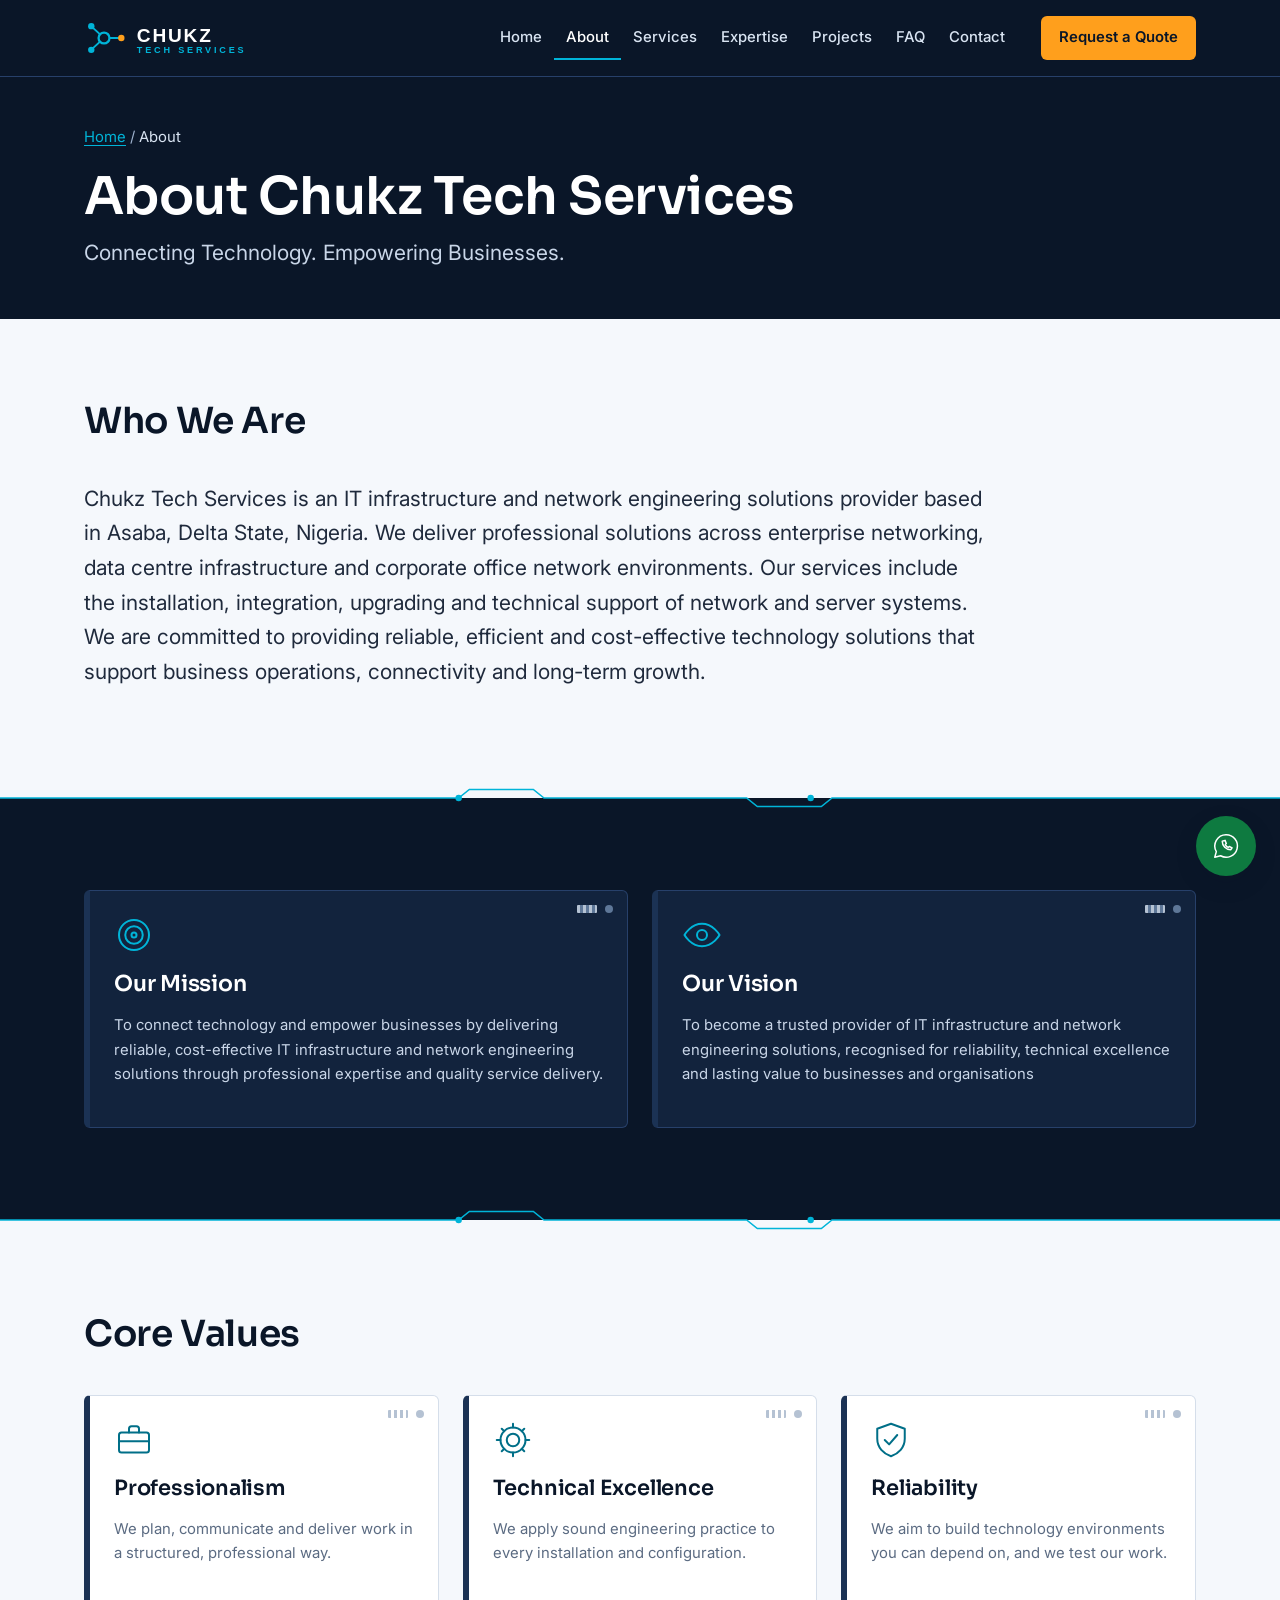
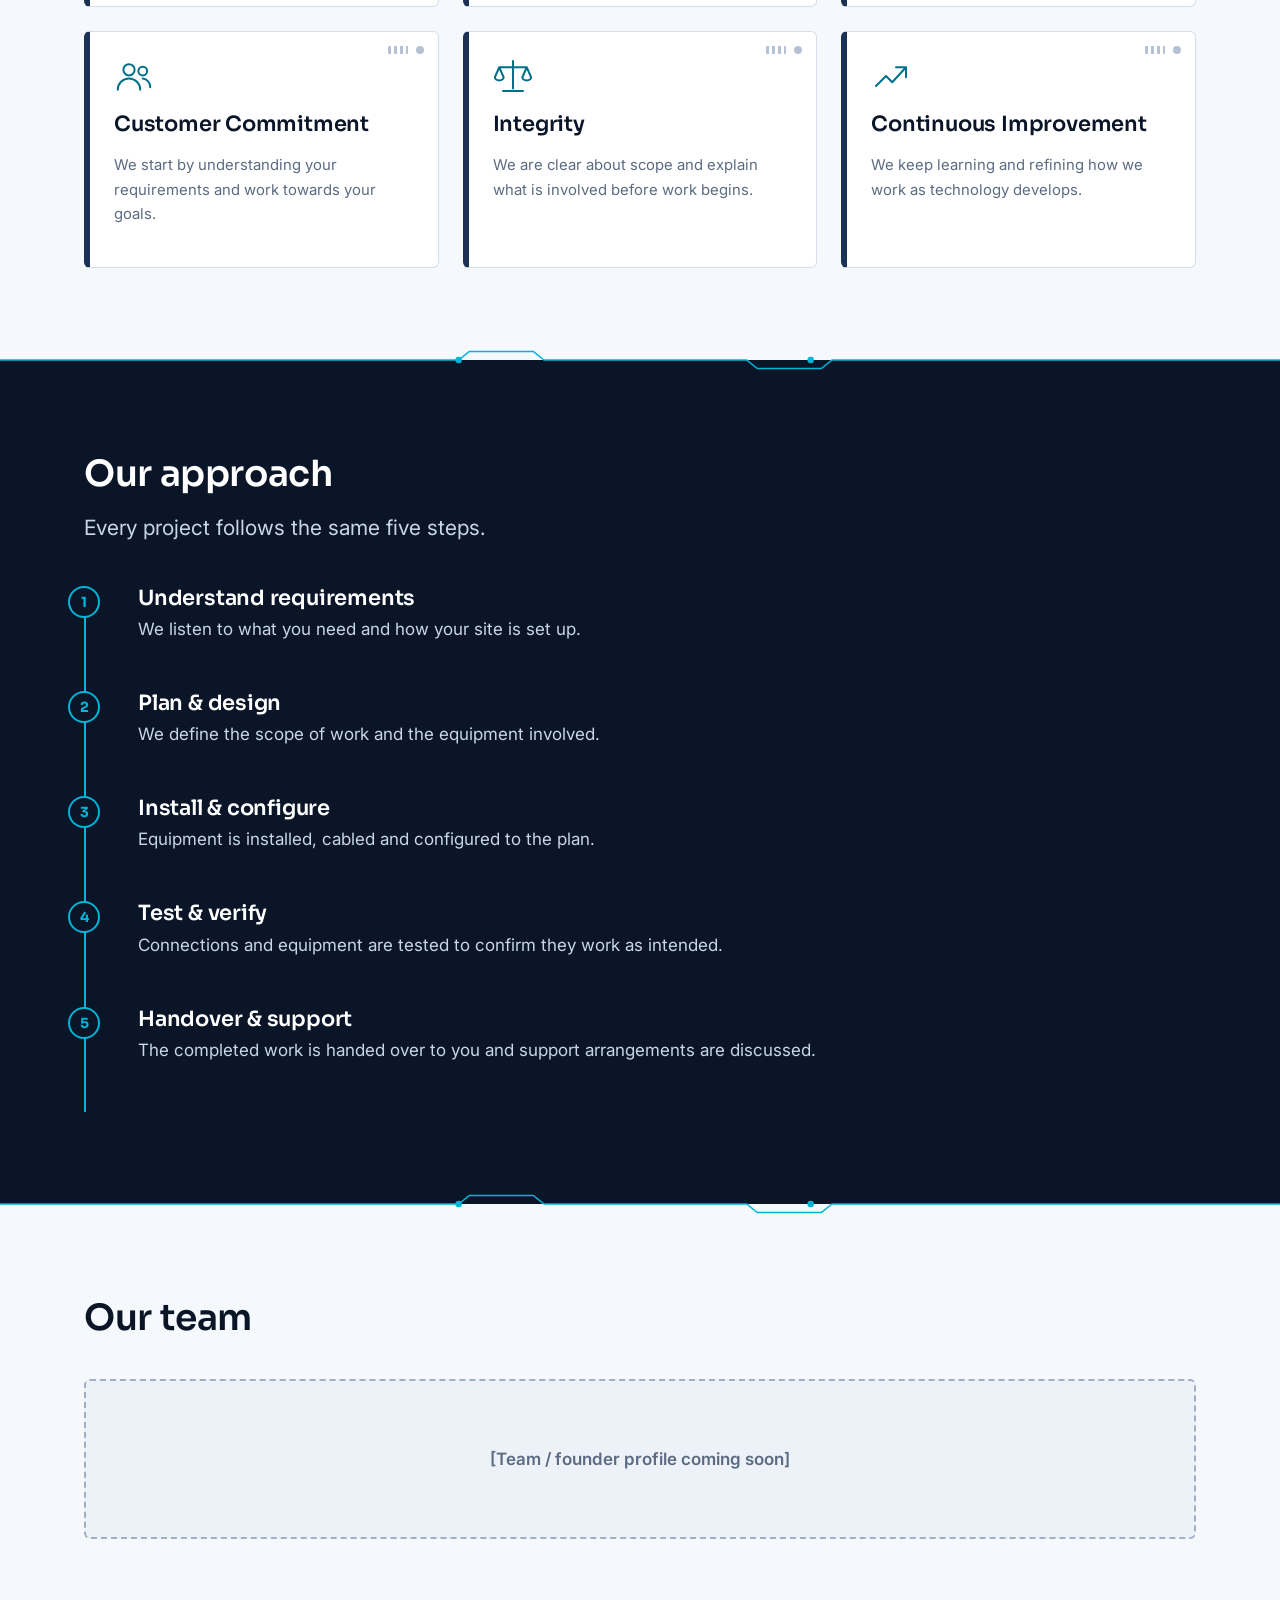
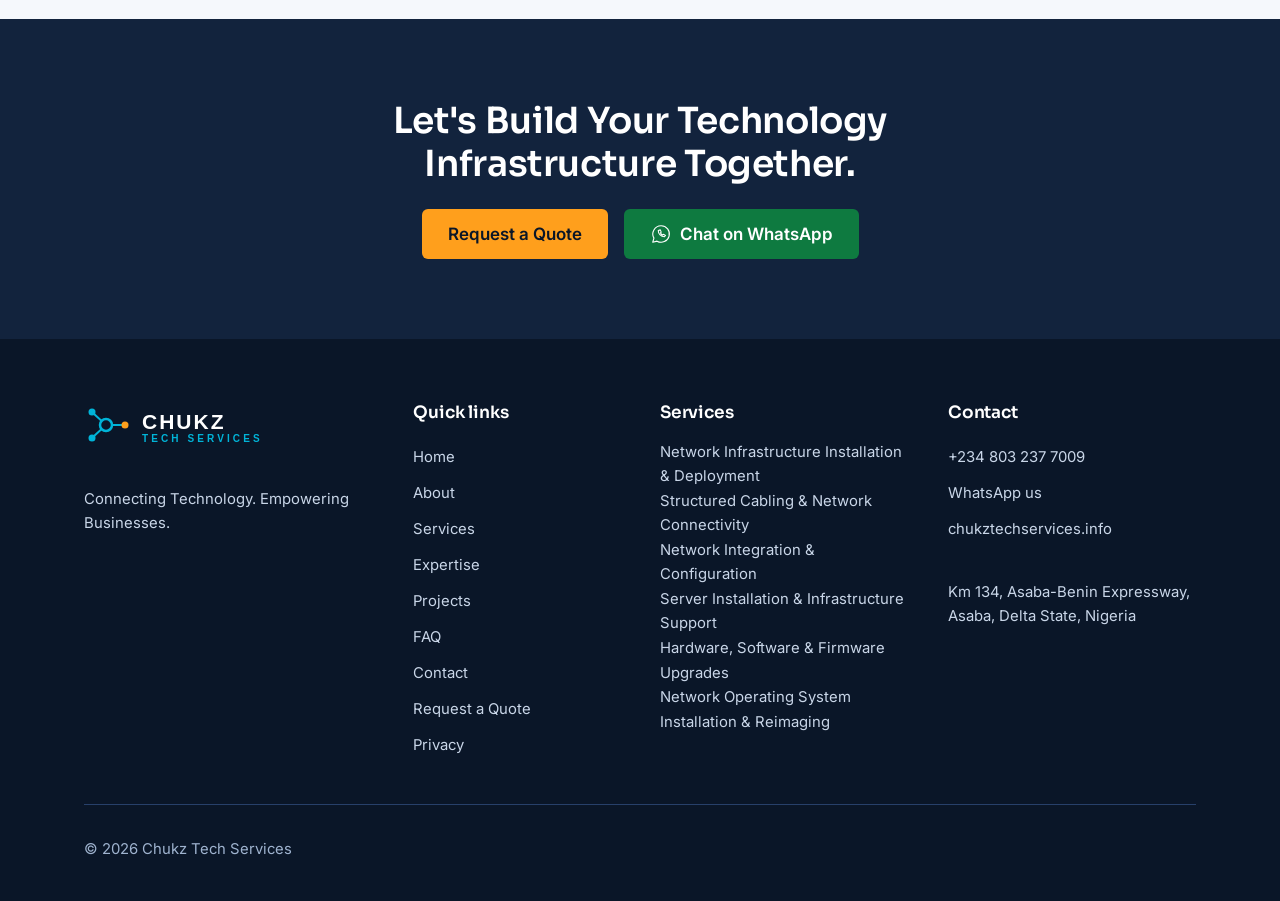
==== about.html @ 458098a0 "Updated About" ====
<!DOCTYPE html>
<html lang="en-GB" class="no-js">
<head>
<meta charset="utf-8">
<meta name="viewport" content="width=device-width, initial-scale=1">
<title>About Chukz Tech Services | Asaba, Delta State</title>
<meta name="description" content="Learn about Chukz Tech Services, an IT infrastructure and network engineering provider in Asaba, Delta State: our mission, values and approach.">
<!-- OWNER: replace https://www.example.com with the real domain (canonical, og:url, og:image) -->
<link rel="canonical" href="https://www.example.com/about.html">
<meta name="theme-color" content="#0A1628">
<meta property="og:type" content="website"><meta property="og:site_name" content="Chukz Tech Services">
<meta property="og:title" content="About Chukz Tech Services | Asaba, Delta State"><meta property="og:description" content="Learn about Chukz Tech Services, an IT infrastructure and network engineering provider in Asaba, Delta State: our mission, values and approach.">
<meta property="og:url" content="https://www.example.com/about.html"><meta property="og:image" content="https://www.example.com/assets/og-image.png">
<meta name="twitter:card" content="summary_large_image"><meta name="twitter:title" content="About Chukz Tech Services | Asaba, Delta State">
<meta name="twitter:description" content="Learn about Chukz Tech Services, an IT infrastructure and network engineering provider in Asaba, Delta State: our mission, values and approach."><meta name="twitter:image" content="https://www.example.com/assets/og-image.png">
<link rel="icon" href="assets/favicon.svg" type="image/svg+xml">
<link rel="preconnect" href="https://fonts.googleapis.com"><link rel="preconnect" href="https://fonts.gstatic.com" crossorigin>
<link rel="stylesheet" href="https://fonts.googleapis.com/css2?family=Inter:wght@400;600&amp;family=Sora:wght@600&amp;display=swap">
<link rel="stylesheet" href="css/styles.css">
<script type="application/ld+json">{"@context": "https://schema.org", "@type": "BreadcrumbList", "itemListElement": [{"@type": "ListItem", "position": 1, "name": "Home", "item": "https://www.example.com/index.html"}, {"@type": "ListItem", "position": 2, "name": "About", "item": "https://www.example.com/about.html"}]}</script>
</head>
<body>
<svg xmlns="http://www.w3.org/2000/svg" style="display:none" aria-hidden="true" focusable="false">

<symbol id="i-network" viewBox="0 0 32 32"><rect x="12" y="3" width="8" height="6" rx="1"/><rect x="3" y="23" width="8" height="6" rx="1"/><rect x="21" y="23" width="8" height="6" rx="1"/><path d="M16 9v8M7 23v-4a2 2 0 0 1 2-2h14a2 2 0 0 1 2 2v4"/></symbol>
<symbol id="i-cable" viewBox="0 0 32 32"><path d="M9 18V6a2 2 0 0 1 2-2h10a2 2 0 0 1 2 2v12z"/><path d="M12 8v5M16 8v5M20 8v5"/><rect x="12" y="18" width="8" height="5"/><path d="M16 23v7"/></symbol>
<symbol id="i-integration" viewBox="0 0 32 32"><circle cx="7" cy="16" r="4"/><circle cx="25" cy="7" r="4"/><circle cx="25" cy="25" r="4"/><path d="M11 16h5M16 16l5-6M16 16l5 6"/></symbol>
<symbol id="i-server" viewBox="0 0 32 32"><rect x="4" y="5" width="24" height="9" rx="1.5"/><rect x="4" y="18" width="24" height="9" rx="1.5"/><path d="M9 9.5h.01M9 22.5h.01M14 9.5h9M14 22.5h9"/></symbol>
<symbol id="i-chip" viewBox="0 0 32 32"><rect x="9" y="9" width="14" height="14" rx="2"/><rect x="13" y="13" width="6" height="6"/><path d="M12 9V4M16 9V4M20 9V4M12 28v-5M16 28v-5M20 28v-5M9 12H4M9 16H4M9 20H4M28 12h-5M28 16h-5M28 20h-5"/></symbol>
<symbol id="i-reimage" viewBox="0 0 32 32"><rect x="3" y="5" width="26" height="17" rx="2"/><path d="M11 27h10M16 22v5M21 14a5 5 0 1 0-1.5 3.5M21 10v4h-4"/></symbol>
<symbol id="i-troubleshoot" viewBox="0 0 32 32"><circle cx="13" cy="13" r="9"/><path d="M20 20l9 9M7.5 13h2.5l2-4 3 8 1.5-4h2"/></symbol>
<symbol id="i-remote" viewBox="0 0 32 32"><rect x="5" y="14" width="22" height="13" rx="2"/><path d="M11 10a7.5 7.5 0 0 1 10 0M13.5 12.8a4 4 0 0 1 5 0M14 18l8 3-3.5 1-1 3.5z"/></symbol>
<symbol id="i-phone" viewBox="0 0 32 32"><path d="M7 4h5l2 6-3 2a14 14 0 0 0 7 7l2-3 6 2v5a2 2 0 0 1-2 2A21 21 0 0 1 5 6a2 2 0 0 1 2-2z"/></symbol>
<symbol id="i-whatsapp" viewBox="0 0 32 32"><path d="M16 4a12 12 0 0 0-10.3 18L4 28l6.2-1.6A12 12 0 1 0 16 4z"/><path d="M12 11c0 5 4 9 9 9l1.5-2-3-1.5-1.2 1a6 6 0 0 1-3-3l1-1.2L15 10z"/></symbol>
<symbol id="i-mail" viewBox="0 0 32 32"><rect x="3" y="7" width="26" height="18" rx="2"/><path d="M4 9l12 9 12-9"/></symbol>
<symbol id="i-pin" viewBox="0 0 32 32"><path d="M16 29s9-8 9-15a9 9 0 0 0-18 0c0 7 9 15 9 15z"/><circle cx="16" cy="14" r="3"/></symbol>
<symbol id="i-shield" viewBox="0 0 32 32"><path d="M16 3l11 4v8c0 7-5 12-11 14C10 27 5 22 5 15V7z"/><path d="M11 16l3.5 3.5L21 12"/></symbol>
<symbol id="i-quote" viewBox="0 0 32 32"><path d="M8 3h12l6 6v20H8z"/><path d="M20 3v6h6M12 15h10M12 20h10M12 25h6"/></symbol>
<symbol id="i-gear" viewBox="0 0 32 32"><circle cx="16" cy="16" r="5"/><circle cx="16" cy="16" r="10"/><path d="M16 3v3M16 26v3M3 16h3M26 16h3M7 7l2 2M23 23l2 2M7 25l2-2M23 9l2-2"/></symbol>
<symbol id="i-users" viewBox="0 0 32 32"><circle cx="12" cy="11" r="4.5"/><path d="M3 27a9 9 0 0 1 18 0"/><circle cx="23" cy="12" r="3.5"/><path d="M23 18a7 7 0 0 1 6 7"/></symbol>
<symbol id="i-scale" viewBox="0 0 32 32"><path d="M16 4v22M8 28h16M5 9h22M5 9L1.5 17a3.5 2.5 0 0 0 7 0zM27 9l-3.5 8a3.5 2.5 0 0 0 7 0z"/></symbol>
<symbol id="i-trend" viewBox="0 0 32 32"><path d="M4 24l8-8 5 5 11-12M20 9h8v8"/></symbol>
<symbol id="i-briefcase" viewBox="0 0 32 32"><rect x="4" y="10" width="24" height="16" rx="2"/><path d="M12 10V7a2 2 0 0 1 2-2h4a2 2 0 0 1 2 2v3M4 17h24"/></symbol>
<symbol id="i-building" viewBox="0 0 32 32"><rect x="7" y="4" width="18" height="24" rx="1.5"/><path d="M12 9h2M18 9h2M12 14h2M18 14h2M12 19h2M18 19h2M14 28v-4h4v4"/></symbol>
<symbol id="i-check" viewBox="0 0 32 32"><circle cx="16" cy="16" r="12"/><path d="M10 16.5l4 4 8-9"/></symbol>
<symbol id="i-target" viewBox="0 0 32 32"><circle cx="16" cy="16" r="12"/><circle cx="16" cy="16" r="7"/><circle cx="16" cy="16" r="2"/></symbol>
<symbol id="i-eye" viewBox="0 0 32 32"><path d="M2 16s5-9 14-9 14 9 14 9-5 9-14 9S2 16 2 16z"/><circle cx="16" cy="16" r="4"/></symbol>
</svg>
<a class="skip-link" href="#main">Skip to main content</a>
<header class="site-header">
<div class="container header-inner">
<a class="brand" href="index.html" aria-label="Chukz Tech Services, home"><img src="assets/logo.svg" alt="Chukz Tech Services" width="200" height="44"></a>
<div class="header-flex">
<nav id="nav-panel" class="nav-panel" aria-label="Primary"><ul class="nav-list"><li><a href="index.html">Home</a></li><li><a href="about.html" aria-current="page">About</a></li><li><a href="services.html">Services</a></li><li><a href="expertise.html">Expertise</a></li><li><a href="projects.html">Projects</a></li><li><a href="faq.html">FAQ</a></li><li><a href="contact.html">Contact</a></li></ul>
<div class="panel-cta"><a class="btn btn-primary btn-block" href="request-quote.html">Request a Quote</a></div></nav>
<div class="header-cta"><a class="btn btn-primary" href="request-quote.html">Request a Quote</a>
<button class="nav-toggle" type="button" aria-expanded="false" aria-controls="nav-panel" aria-label="Open menu"><span class="bars"></span></button></div>
</div></div></header>
<main id="main">
<section class="page-hero"><div class="container">
<nav class="breadcrumb" aria-label="Breadcrumb"><a href="index.html">Home</a> / <span aria-current="page">About</span></nav>
<h1>About Chukz Tech Services</h1><p>Connecting Technology. Empowering Businesses.</p></div></section>
<section class="section light" id="who"><div class="container"><!-- OWNER: confirm wording against source -->
<div class="section-head reveal"><h2>Who We Are</h2></div>
<p class="reveal" style="font-size:var(--fs-lg)">Chukz Tech Services is an IT infrastructure and network engineering 
    solutions provider based in Asaba, Delta State, Nigeria.

We deliver professional solutions across enterprise networking, data centre 
infrastructure and corporate office network environments. Our services include the 
installation, integration, upgrading and technical support of network and server systems.

We are committed to providing reliable, efficient and cost-effective technology 
solutions that support business operations, 
connectivity and long-term growth.</p></div></section>
<svg class="divider l2d" viewBox="0 0 1200 24" preserveAspectRatio="xMidYMid slice" aria-hidden="true" focusable="false"><path d="M0 12H430l10-8h60l10 8h190l10 8h60l10-8H1200"/><circle cx="430" cy="12" r="3"/><circle cx="760" cy="12" r="3"/></svg>
<section class="section dark dotgrid" id="mission"><div class="container"><!-- OWNER: confirm wording against source -->
<div class="cards-2">
<article class="rack reveal"><svg class="icon" aria-hidden="true" focusable="false"><use href="#i-target"/></svg><h2 style="font-size:var(--fs-h3)">Our Mission</h2><p>To connect technology and empower businesses by delivering reliable, cost-effective IT infrastructure and network engineering solutions through professional expertise and quality service delivery.</p></article>
<article class="rack reveal"><svg class="icon" aria-hidden="true" focusable="false"><use href="#i-eye"/></svg><h2 style="font-size:var(--fs-h3)">Our Vision</h2><p>To become a trusted provider of IT infrastructure and network engineering solutions, recognised for reliability, technical excellence and lasting value to businesses and organisations</p></article>
</div></div></section>
<svg class="divider d2l" viewBox="0 0 1200 24" preserveAspectRatio="xMidYMid slice" aria-hidden="true" focusable="false"><path d="M0 12H430l10-8h60l10 8h190l10 8h60l10-8H1200"/><circle cx="430" cy="12" r="3"/><circle cx="760" cy="12" r="3"/></svg>
<section class="section light" id="values"><div class="container">
<div class="section-head reveal"><h2>Core Values</h2></div>
<div class="cards-3"><article class="rack reveal"><svg class="icon" aria-hidden="true" focusable="false"><use href="#i-briefcase"/></svg><h3>Professionalism</h3><p>We plan, communicate and deliver work in a structured, professional way.</p></article><article class="rack reveal"><svg class="icon" aria-hidden="true" focusable="false"><use href="#i-gear"/></svg><h3>Technical Excellence</h3><p>We apply sound engineering practice to every installation and configuration.</p></article><article class="rack reveal"><svg class="icon" aria-hidden="true" focusable="false"><use href="#i-shield"/></svg><h3>Reliability</h3><p>We aim to build technology environments you can depend on, and we test our work.</p></article><article class="rack reveal"><svg class="icon" aria-hidden="true" focusable="false"><use href="#i-users"/></svg><h3>Customer Commitment</h3><p>We start by understanding your requirements and work towards your goals.</p></article><article class="rack reveal"><svg class="icon" aria-hidden="true" focusable="false"><use href="#i-scale"/></svg><h3>Integrity</h3><p>We are clear about scope and explain what is involved before work begins.</p></article><article class="rack reveal"><svg class="icon" aria-hidden="true" focusable="false"><use href="#i-trend"/></svg><h3>Continuous Improvement</h3><p>We keep learning and refining how we work as technology develops.</p></article></div></div></section>
<svg class="divider l2d" viewBox="0 0 1200 24" preserveAspectRatio="xMidYMid slice" aria-hidden="true" focusable="false"><path d="M0 12H430l10-8h60l10 8h190l10 8h60l10-8H1200"/><circle cx="430" cy="12" r="3"/><circle cx="760" cy="12" r="3"/></svg>
<section class="section dark" id="approach"><div class="container">
<div class="section-head reveal"><h2>Our approach</h2><p>Every project follows the same five steps.</p></div>
<ol class="timeline"><li class="reveal"><h3>Understand requirements</h3><p>We listen to what you need and how your site is set up.</p></li><li class="reveal"><h3>Plan & design</h3><p>We define the scope of work and the equipment involved.</p></li><li class="reveal"><h3>Install & configure</h3><p>Equipment is installed, cabled and configured to the plan.</p></li><li class="reveal"><h3>Test & verify</h3><p>Connections and equipment are tested to confirm they work as intended.</p></li><li class="reveal"><h3>Handover & support</h3><p>The completed work is handed over to you and support arrangements are discussed.</p></li></ol></div></section>
<svg class="divider d2l" viewBox="0 0 1200 24" preserveAspectRatio="xMidYMid slice" aria-hidden="true" focusable="false"><path d="M0 12H430l10-8h60l10 8h190l10 8h60l10-8H1200"/><circle cx="430" cy="12" r="3"/><circle cx="760" cy="12" r="3"/></svg>
<section class="section light" id="team"><div class="container">
<div class="section-head reveal"><h2>Our team</h2></div>
<div class="placeholder reveal"><!-- OWNER: replace -->[Team / founder profile coming soon]</div></div></section>
<section class="section band dotgrid"><div class="container"><h2>Let's Build Your Technology Infrastructure Together.</h2>
<div class="btn-row"><a class="btn btn-primary" href="request-quote.html">Request a Quote</a><a class="btn btn-wa" href="https://wa.me/2348032377009" rel="noopener"><svg class="icon icon-sm" aria-hidden="true" focusable="false"><use href="#i-whatsapp"/></svg>Chat on WhatsApp</a></div></div></section>
</main>
<footer class="site-footer"><div class="container">
<div class="footer-grid">
<div><img src="assets/logo.svg" alt="Chukz Tech Services" width="200" height="44" loading="lazy"><p class="mt-4">Connecting Technology. Empowering Businesses.</p>
<!-- OWNER: add social links here once real URLs exist
<ul><li><a href="">Facebook</a></li><li><a href="">LinkedIn</a></li></ul> --></div>
<div><h2>Quick links</h2><ul><li><a href="index.html">Home</a></li><li><a href="about.html">About</a></li><li><a href="services.html">Services</a></li><li><a href="expertise.html">Expertise</a></li><li><a href="projects.html">Projects</a></li><li><a href="faq.html">FAQ</a></li><li><a href="contact.html">Contact</a></li><li><a href="request-quote.html">Request a Quote</a></li><li><a href="privacy.html">Privacy</a></li></ul></div>
<div><h2>Services</h2><ul><li><a href="services.html#network-infrastructure">Network Infrastructure Installation &amp; Deployment</a></li><li><a href="services.html#structured-cabling">Structured Cabling &amp; Network Connectivity</a></li><li><a href="services.html#network-integration">Network Integration &amp; Configuration</a></li><li><a href="services.html#server-installation">Server Installation &amp; Infrastructure Support</a></li><li><a href="services.html#upgrades">Hardware, Software &amp; Firmware Upgrades</a></li><li><a href="services.html#os-reimaging">Network Operating System Installation &amp; Reimaging</a></li></ul></div>
<div><h2>Contact</h2><ul>
<li><a href="tel:+2348032377009">+234 803 237 7009</a></li>
<li><a href="https://wa.me/2348032377009" rel="noopener">WhatsApp us</a></li>
<li><a href="mailto:Info@chukstech.com">chukztechservices.info</a></li></ul>
<p class="mt-4">Km 134, Asaba-Benin Expressway, Asaba, Delta State, Nigeria</p></div>
</div>
<div class="footer-bottom">
<p> </p>
<p>&copy; <span data-year>2026</span> Chukz Tech Services</p></div>
</div></footer>
<div class="mobile-bar" aria-label="Quick contact">
<a href="tel:+2348032377009"><svg class="icon" aria-hidden="true" focusable="false"><use href="#i-phone"/></svg>Call</a>
<a href="https://wa.me/2348032377009" rel="noopener"><svg class="icon" aria-hidden="true" focusable="false"><use href="#i-whatsapp"/></svg>WhatsApp</a>
<a href="request-quote.html"><svg class="icon" aria-hidden="true" focusable="false"><use href="#i-quote"/></svg>Get Quote</a></div>
<a class="wa-float" href="https://wa.me/2348032377009" rel="noopener" aria-label="Chat on WhatsApp"><svg class="icon" aria-hidden="true" focusable="false"><use href="#i-whatsapp"/></svg></a>
<script src="js/main.js" defer></script>
</body>
</html>
---- css/styles.css ----
/* ==========================================================================
   Chukz Tech Services - styles.css
   Concept: "Infrastructure you can trust"
   Sections: 1 Tokens | 2 Base | 3 Layout | 4 Header/Nav | 5 Buttons/Badges
   6 Hero | 7 Sections/Dividers | 8 Cards/Rack units | 9 Process/Timeline
   10 Accordion | 11 Tabs | 12 Modal | 13 Forms/Wizard/Alerts | 14 Projects
   15 Footer | 16 Mobile bar/WhatsApp | 17 Reveal/Motion | 18 Utilities
   ========================================================================== */

/* ---------- 1. TOKENS ---------- */
:root {
  --navy: #0A1628;
  --navy-2: #12233D;
  --navy-3: #1B3254;
  --cyan: #00B4D8;
  --blue: #1E90FF;
  --link: #0B5FBF;          /* AA-safe link colour on light backgrounds */
  --cyan-dark: #006F88;     /* AA-safe cyan on light backgrounds */
  --bg: #F5F8FC;
  --white: #FFFFFF;
  --ink: #1F2A3C;
  --muted: #5B6B82;
  --line: #D5DEEA;
  --line-dark: #27406A;
  --warm: #FF9F1C;          /* primary CTA only */
  --warm-hover: #FFB347;
  --ok: #0A7A4B;
  --err: #B3261E;

  --font-head: "Sora", "Segoe UI", Roboto, Arial, sans-serif;
  --font-body: "Inter", system-ui, -apple-system, "Segoe UI", Roboto, Arial, sans-serif;

  --fs-sm: clamp(0.875rem, 0.85rem + 0.1vw, 0.9375rem);
  --fs-base: clamp(1rem, 0.96rem + 0.2vw, 1.0625rem);
  --fs-lg: clamp(1.125rem, 1.05rem + 0.4vw, 1.3125rem);
  --fs-h3: clamp(1.125rem, 1.05rem + 0.5vw, 1.375rem);
  --fs-h2: clamp(1.5rem, 1.2rem + 1.5vw, 2.25rem);
  --fs-h1: clamp(1.875rem, 1.3rem + 2.8vw, 3.25rem);

  --s1: 8px; --s2: 16px; --s3: 24px; --s4: 32px; --s5: 40px; --s6: 48px; --s8: 64px; --s10: 80px;
  --radius: 6px;
  --container: 1160px;
  --header-h: 76px;
  --header-h-small: 60px;
  --bar-h: 68px;
  --shadow: 0 8px 24px rgba(10, 22, 40, .10);
}

/* ---------- 2. BASE ---------- */
*, *::before, *::after { box-sizing: border-box; }
html { scroll-behavior: smooth; scroll-padding-top: calc(var(--header-h-small) + 56px); -webkit-text-size-adjust: 100%; }
body { margin: 0; font-family: var(--font-body); font-size: var(--fs-base); line-height: 1.65; color: var(--ink); background: var(--bg); overflow-x: hidden; }
img, svg { max-width: 100%; height: auto; }
h1, h2, h3, h4 { font-family: var(--font-head); line-height: 1.2; margin: 0 0 var(--s2); color: var(--navy); font-weight: 600; letter-spacing: -0.01em; }
h1 { font-size: var(--fs-h1); }
h2 { font-size: var(--fs-h2); }
h3 { font-size: var(--fs-h3); }
p { margin: 0 0 var(--s2); max-width: 70ch; }
ul, ol { margin: 0 0 var(--s2); padding-left: 1.25rem; }
a { color: var(--link); text-underline-offset: 3px; }
a:hover { color: var(--blue); }
:focus-visible { outline: 3px solid var(--blue); outline-offset: 3px; border-radius: 2px; }
.dark :focus-visible, .site-header :focus-visible, .site-footer :focus-visible { outline-color: var(--cyan); }
.skip-link { position: absolute; left: var(--s2); top: -100px; background: var(--warm); color: var(--navy); padding: 12px 20px; font-weight: 600; z-index: 1000; border-radius: var(--radius); }
.skip-link:focus { top: var(--s1); }
.sr-only { position: absolute; width: 1px; height: 1px; padding: 0; margin: -1px; overflow: hidden; clip: rect(0,0,0,0); white-space: nowrap; border: 0; }
.icon { width: 40px; height: 40px; fill: none; stroke: currentColor; stroke-width: 1.6; stroke-linecap: round; stroke-linejoin: round; flex: none; }
.icon-sm { width: 22px; height: 22px; }

/* ---------- 3. LAYOUT ---------- */
.container { width: 100%; max-width: var(--container); margin-inline: auto; padding-inline: var(--s3); }
.grid { display: grid; gap: var(--s3); grid-template-columns: repeat(12, 1fr); }
.grid > * { grid-column: span 12; min-width: 0; }
.stack > * + * { margin-top: var(--s2); }
.cards-3, .cards-2, .cards-4 { display: grid; gap: var(--s3); grid-template-columns: 1fr; }
@media (min-width: 640px) { .cards-2, .cards-3, .cards-4 { grid-template-columns: repeat(2, 1fr); } }
@media (min-width: 960px) {
  .cards-3 { grid-template-columns: repeat(3, 1fr); }
  .cards-4 { grid-template-columns: repeat(4, 1fr); }
  .col-5 { grid-column: span 5; } .col-6 { grid-column: span 6; } .col-7 { grid-column: span 7; }
}
main { display: block; padding-bottom: 0; }

/* ---------- 4. HEADER / NAV ---------- */
.site-header { position: sticky; top: 0; z-index: 100; background: var(--navy); color: var(--white); border-bottom: 1px solid var(--line-dark); transition: box-shadow .25s; }
.site-header.is-small { box-shadow: 0 4px 20px rgba(0,0,0,.35); }
.header-inner { display: flex; align-items: center; justify-content: space-between; gap: var(--s2); min-height: var(--header-h); transition: min-height .25s; }
.site-header.is-small .header-inner { min-height: var(--header-h-small); }
.brand { display: inline-flex; align-items: center; min-height: 44px; }
.brand img { height: 40px; width: auto; transition: height .25s; }
.site-header.is-small .brand img { height: 32px; }
.nav-list { display: none; list-style: none; margin: 0; padding: 0; gap: 4px; }
.nav-list a { display: inline-flex; align-items: center; min-height: 44px; padding: 0 12px; color: #D9E4F2; text-decoration: none; font-size: var(--fs-sm); font-weight: 500; border-bottom: 2px solid transparent; }
.nav-list a:hover { color: var(--white); border-color: var(--line-dark); }
.nav-list a[aria-current="page"] { color: var(--white); border-color: var(--cyan); }
.header-cta { display: flex; align-items: center; gap: var(--s1); }
.header-cta .btn { padding: 10px 16px; min-height: 44px; font-size: var(--fs-sm); }
.nav-toggle { display: inline-flex; align-items: center; justify-content: center; width: 48px; height: 48px; background: transparent; border: 1px solid var(--line-dark); border-radius: var(--radius); color: var(--white); cursor: pointer; }
.nav-toggle .bars, .nav-toggle .bars::before, .nav-toggle .bars::after { display: block; width: 22px; height: 2px; background: currentColor; position: relative; transition: transform .2s; }
.nav-toggle .bars::before, .nav-toggle .bars::after { content: ""; position: absolute; left: 0; }
.nav-toggle .bars::before { top: -7px; } .nav-toggle .bars::after { top: 7px; }
.nav-toggle[aria-expanded="true"] .bars { background: transparent; }
.nav-toggle[aria-expanded="true"] .bars::before { transform: translateY(7px) rotate(45deg); }
.nav-toggle[aria-expanded="true"] .bars::after { transform: translateY(-7px) rotate(-45deg); }
.nav-panel { position: fixed; inset: var(--header-h-small) 0 0 0; background: var(--navy); padding: var(--s3); overflow-y: auto; transform: translateX(100%); visibility: hidden; transition: transform .25s, visibility .25s; }
.nav-panel.is-open { transform: none; visibility: visible; }
.nav-panel .nav-list { display: flex; flex-direction: column; gap: 0; }
.nav-panel .nav-list a { width: 100%; min-height: 52px; font-size: var(--fs-lg); border-bottom: 1px solid var(--line-dark); }
@media (max-width: 479px) { .header-cta .btn { display: none; } .nav-panel .panel-cta { display: flex; } }
.panel-cta { display: none; margin-top: var(--s3); }
@media (min-width: 1024px) {
  .nav-toggle { display: none; }
  .nav-panel { position: static; transform: none; visibility: visible; padding: 0; background: none; overflow: visible; }
  .nav-panel .nav-list { display: flex; flex-direction: row; }
  .nav-panel .nav-list a { min-height: 44px; width: auto; font-size: var(--fs-sm); border-bottom: 2px solid transparent; }
  .nav-panel .nav-list a[aria-current="page"] { border-color: var(--cyan); }
  .panel-cta { display: none !important; }
}
.header-flex { display: flex; align-items: center; gap: var(--s3); }

/* ---------- 5. BUTTONS / BADGES ---------- */
.btn { display: inline-flex; align-items: center; justify-content: center; gap: 8px; min-height: 48px; padding: 12px 24px; border: 2px solid transparent; border-radius: var(--radius); font: 600 var(--fs-base)/1.2 var(--font-body); text-decoration: none; cursor: pointer; transition: background .2s, color .2s, border-color .2s, transform .2s; }
.btn:active { transform: translateY(1px); }
.btn-primary { background: var(--warm); color: var(--navy); }
.btn-primary:hover { background: var(--warm-hover); color: var(--navy); }
.btn-secondary { background: transparent; color: var(--white); border-color: var(--cyan); }
.btn-secondary:hover { background: var(--cyan); color: var(--navy); }
.light .btn-secondary { color: var(--navy); border-color: var(--navy); }
.light .btn-secondary:hover { background: var(--navy); color: var(--white); }
.btn-ghost { background: transparent; color: var(--link); padding-inline: 8px; }
.btn-ghost:hover { text-decoration: underline; }
.dark .btn-ghost { color: var(--cyan); }
.btn-wa { background: #0E7A40; color: #fff; }
.btn-wa:hover { background: #0B6A37; color: #fff; }
.btn-block { width: 100%; }
.btn-row { display: flex; flex-wrap: wrap; gap: var(--s2); margin-top: var(--s3); }
.badge { display: inline-flex; align-items: center; gap: 6px; padding: 4px 12px; font-size: var(--fs-sm); font-weight: 600; border-radius: 999px; background: #E3F4F9; color: var(--cyan-dark); border: 1px solid #B6E3EF; }
.dark .badge { background: rgba(0,180,216,.12); color: var(--cyan); border-color: rgba(0,180,216,.4); }

/* ---------- 6. HERO ---------- */
.hero { background: var(--navy); color: var(--white); position: relative; overflow: hidden; padding-block: var(--s8); }
.hero h1 { color: var(--white); }
.hero p { color: #C9D6E8; font-size: var(--fs-lg); }
.hero-grid { display: grid; gap: var(--s5); align-items: center; }
.hero-visual { width: 100%; aspect-ratio: 5 / 4; max-width: 560px; margin-inline: auto; }
.hero-visual svg { width: 100%; height: 100%; }
@media (min-width: 960px) { .hero { padding-block: var(--s10); } .hero-grid { grid-template-columns: 1.1fr .9fr; } }
.page-hero { background: var(--navy); color: var(--white); padding-block: var(--s6); }
.page-hero h1 { color: var(--white); margin-bottom: var(--s1); }
.page-hero p { color: #C9D6E8; font-size: var(--fs-lg); margin: 0; }
.breadcrumb { font-size: var(--fs-sm); margin-bottom: var(--s2); color: #9FB3CF; }
.breadcrumb a { color: var(--cyan); }
.breadcrumb [aria-current] { color: #D9E4F2; }
/* topology animation */
.topo-link { stroke: var(--line-dark); stroke-width: 2; fill: none; }
.topo-node { fill: var(--navy-2); stroke: var(--cyan); stroke-width: 2; }
.topo-label { fill: #C9D6E8; font: 600 11px var(--font-body); }
.packet { fill: var(--cyan); offset-rotate: 0deg; animation: travel 4s linear infinite; }
.packet.p2 { animation-delay: -1.3s; fill: var(--warm); } .packet.p3 { animation-delay: -2.6s; }
@keyframes travel { from { offset-distance: 0%; } to { offset-distance: 100%; } }
.led { fill: var(--cyan); animation: pulse 2.4s ease-in-out infinite; }
@keyframes pulse { 50% { opacity: .35; } }

@supports not (offset-path: path('M0 0')) { .packet { display: none; } }

/* ---------- 7. SECTIONS / DIVIDERS ---------- */
.section { padding-block: var(--s8); }
@media (min-width: 960px) { .section { padding-block: var(--s10); } }
.section.light { background: var(--bg); }
.section.white { background: var(--white); }
.section.dark { background: var(--navy); color: #D9E4F2; }
.section.dark h2, .section.dark h3 { color: var(--white); }
.section.dark p { color: #C9D6E8; }
.dotgrid { background-image: radial-gradient(rgba(0,180,216,.22) 1px, transparent 1px); background-size: 24px 24px; }
.section-head { max-width: 720px; margin-bottom: var(--s5); }
.section-head p { color: var(--muted); font-size: var(--fs-lg); }
.dark .section-head p { color: #C9D6E8; }
.divider { display: block; width: 100%; height: 24px; color: var(--cyan); }
.divider path, .divider circle { fill: none; stroke: currentColor; stroke-width: 1.5; }
.divider circle { fill: currentColor; stroke: none; }
.divider.l2d { background: linear-gradient(var(--bg) 50%, var(--navy) 50%); }
.divider.d2l { background: linear-gradient(var(--navy) 50%, var(--bg) 50%); }
.divider.l2l { background: var(--bg); }
.divider.d2d { background: var(--navy); }
.trust { background: var(--navy-2); border-block: 1px solid var(--line-dark); }
.trust ul { list-style: none; margin: 0; padding: var(--s3) 0; display: grid; gap: var(--s2); grid-template-columns: repeat(2, 1fr); }
.trust li { display: flex; align-items: center; gap: 12px; color: #E6EEF9; font-weight: 500; font-size: var(--fs-sm); }
.trust .icon { width: 32px; height: 32px; color: var(--cyan); }
@media (min-width: 860px) { .trust ul { grid-template-columns: repeat(4, 1fr); } }
.band { background: var(--navy-2); color: var(--white); text-align: center; }
.band h2 { color: var(--white); margin-inline: auto; max-width: 22ch; }
.band .btn-row { justify-content: center; }
.subnav { position: sticky; top: var(--header-h-small); z-index: 50; background: var(--white); border-bottom: 1px solid var(--line); display: none; }
.subnav ul { list-style: none; margin: 0; padding: 0; display: flex; gap: var(--s1); overflow-x: auto; }
.subnav a { display: inline-flex; align-items: center; min-height: 48px; padding: 0 14px; white-space: nowrap; font-size: var(--fs-sm); font-weight: 600; text-decoration: none; border-bottom: 3px solid transparent; color: var(--ink); }
.subnav a:hover, .subnav a.is-active { border-color: var(--cyan); color: var(--link); }
@media (min-width: 960px) { .subnav { display: block; } }
.service-block { display: grid; gap: var(--s4); align-items: start; padding-block: var(--s6); border-bottom: 1px solid var(--line); }
.service-block:last-of-type { border-bottom: 0; }
@media (min-width: 960px) {
  .service-block { grid-template-columns: 5fr 7fr; }
  .service-block:nth-of-type(even) .service-media { order: 2; }
}
.service-media { display: grid; place-items: center; min-height: 200px; background: var(--navy); color: var(--cyan); border-radius: var(--radius); }
.service-media .icon { width: 96px; height: 96px; stroke-width: 1.3; }
.check-list { list-style: none; padding: 0; }
.check-list li { position: relative; padding-left: 28px; margin-bottom: 10px; }
.check-list li::before { content: ""; position: absolute; left: 0; top: .5em; width: 12px; height: 7px; border-left: 2px solid var(--cyan-dark); border-bottom: 2px solid var(--cyan-dark); transform: rotate(-45deg); }
.dark .check-list li::before { border-color: var(--cyan); }

/* ---------- 8. CARDS / RACK UNITS ---------- */
.card { background: var(--white); border: 1px solid var(--line); border-radius: var(--radius); padding: var(--s3); }
.rack { position: relative; display: flex; flex-direction: column; background: var(--white); border: 1px solid var(--line); border-left: 6px solid var(--navy-3); border-radius: var(--radius); padding: var(--s3) var(--s3) var(--s3) var(--s3); transition: border-color .2s, box-shadow .2s; }
.rack::before { content: ""; position: absolute; top: 14px; right: 14px; width: 8px; height: 8px; border-radius: 50%; background: #B5C2D3; transition: background .2s, box-shadow .2s; }
.rack::after { content: ""; position: absolute; top: 14px; right: 30px; width: 20px; height: 8px; background: repeating-linear-gradient(90deg, #B5C2D3 0 3px, transparent 3px 6px); border-radius: 1px; }
.rack:hover, .rack:focus-within { border-left-color: var(--cyan); box-shadow: var(--shadow); }
.rack:hover::before, .rack:focus-within::before { background: var(--cyan); box-shadow: 0 0 10px 2px rgba(0,180,216,.7); }
.rack .icon { color: var(--cyan-dark); margin-bottom: var(--s2); }
.rack h3 { font-size: var(--fs-lg); }
.rack p { color: var(--muted); font-size: var(--fs-sm); flex: 1; }
.rack .more { font-weight: 600; font-size: var(--fs-sm); display: inline-flex; align-items: center; min-height: 44px; }
.dark .rack { background: var(--navy-2); border-color: var(--line-dark); border-left-color: var(--navy-3); }
.dark .rack h3 { color: var(--white); }
.dark .rack p { color: #C9D6E8; }
.dark .rack .icon { color: var(--cyan); }
.dark .rack .more { color: var(--cyan); }
.dark .rack::before, .dark .rack::after { background-color: #5E7798; }
.scenario { display: flex; align-items: center; gap: var(--s2); min-height: 72px; text-decoration: none; color: var(--ink); background: var(--white); border: 1px solid var(--line); border-radius: var(--radius); padding: var(--s2) var(--s3); font-weight: 500; }
.scenario:hover { border-color: var(--cyan); color: var(--link); }
.scenario .icon { color: var(--cyan-dark); width: 32px; height: 32px; }
.value { display: flex; gap: var(--s2); align-items: flex-start; }
.value .icon { color: var(--cyan); width: 36px; height: 36px; margin-top: 2px; }
.value h3 { font-size: var(--fs-lg); margin-bottom: 4px; }
.value p { margin: 0; }
.placeholder { display: grid; place-items: center; text-align: center; min-height: 160px; padding: var(--s3); border: 2px dashed #9FB0C6; border-radius: var(--radius); background: #EDF2F8; color: var(--muted); font-weight: 600; }
.dark .placeholder { background: rgba(255,255,255,.04); border-color: var(--line-dark); color: #AFC0D8; }

/* ---------- 9. PROCESS / TIMELINE ---------- */
.steps { list-style: none; margin: 0; padding: 0; display: grid; gap: var(--s3); counter-reset: step; }
.steps li { counter-increment: step; position: relative; background: var(--navy-2); border: 1px solid var(--line-dark); border-radius: var(--radius); padding: var(--s3); padding-top: calc(var(--s3) + 8px); }
.steps li::before { content: counter(step); position: absolute; top: -16px; left: var(--s3); width: 32px; height: 32px; display: grid; place-items: center; background: var(--cyan); color: var(--navy); font: 700 15px var(--font-head); border-radius: 50%; }
.steps h3 { font-size: var(--fs-lg); margin-bottom: 4px; }
.steps p { margin: 0; font-size: var(--fs-sm); }
@media (min-width: 900px) { .steps { grid-template-columns: repeat(5, 1fr); } .steps li:not(:last-child)::after { content: ""; position: absolute; top: 0; right: -17px; width: 14px; border-top: 2px solid var(--cyan); } }
.timeline { list-style: none; margin: 0; padding: 0 0 0 28px; border-left: 2px solid var(--cyan); counter-reset: tl; }
.timeline li { counter-increment: tl; position: relative; padding: 0 0 var(--s4) var(--s3); }
.timeline li::before { content: counter(tl); position: absolute; left: -46px; top: 0; width: 32px; height: 32px; display: grid; place-items: center; background: var(--navy); color: var(--cyan); border: 2px solid var(--cyan); border-radius: 50%; font: 700 14px var(--font-head); }
.timeline h3 { font-size: var(--fs-lg); margin-bottom: 4px; }

/* ---------- 10. ACCORDION ---------- */
.accordion { border-top: 1px solid var(--line); max-width: 820px; }
.acc-item { border-bottom: 1px solid var(--line); }
.acc-item h3 { margin: 0; font-size: var(--fs-base); }
.acc-btn { display: flex; align-items: center; justify-content: space-between; gap: var(--s2); width: 100%; min-height: 56px; padding: 12px 4px; background: none; border: 0; text-align: left; font: 600 var(--fs-base)/1.4 var(--font-head); color: var(--navy); cursor: pointer; }
.acc-btn:hover { color: var(--link); }
.acc-btn::after { content: "+"; flex: none; width: 28px; height: 28px; display: grid; place-items: center; font-size: 22px; border: 1px solid var(--line); border-radius: 50%; transition: transform .2s; }
.acc-btn[aria-expanded="true"]::after { content: "\2212"; background: var(--navy); color: var(--white); border-color: var(--navy); }
.acc-panel { padding: 0 4px var(--s3); }
.acc-panel[hidden] { display: none; }
.faq-group { margin-top: var(--s5); }
.faq-group:first-child { margin-top: 0; }

/* ---------- 11. TABS ---------- */
.tablist { display: flex; flex-wrap: wrap; gap: 4px; border-bottom: 2px solid var(--line); margin-bottom: var(--s4); }
.tab { min-height: 48px; padding: 10px 18px; background: none; border: 0; border-bottom: 3px solid transparent; margin-bottom: -2px; font: 600 var(--fs-sm)/1.3 var(--font-body); color: var(--muted); cursor: pointer; }
.tab:hover { color: var(--navy); }
.tab[aria-selected="true"] { color: var(--navy); border-bottom-color: var(--cyan); }
.tabpanel[hidden] { display: none; }
.diagram { background: var(--navy); border-radius: var(--radius); padding: var(--s3); }
.diagram svg { width: 100%; height: auto; }

/* ---------- 12. MODAL ---------- */
.modal { position: fixed; inset: 0; z-index: 300; display: none; align-items: center; justify-content: center; padding: var(--s2); background: rgba(10,22,40,.78); }
.modal.is-open { display: flex; }
.modal-box { background: var(--white); width: 100%; max-width: 680px; max-height: 90vh; overflow-y: auto; border-radius: var(--radius); padding: var(--s4) var(--s3); position: relative; }
.modal-close { position: absolute; top: 8px; right: 8px; width: 48px; height: 48px; background: none; border: 0; font-size: 28px; line-height: 1; cursor: pointer; color: var(--navy); }
.modal h2 { font-size: var(--fs-h3); padding-right: 40px; }
.modal dl { margin: 0; }
.modal dt { font-weight: 700; font-family: var(--font-head); color: var(--navy); margin-top: var(--s2); }
.modal dd { margin: 4px 0 0; color: var(--ink); }
body.modal-open { overflow: hidden; }

/* ---------- 13. FORMS / WIZARD / ALERTS ---------- */
.form-card { background: var(--white); border: 1px solid var(--line); border-radius: var(--radius); padding: var(--s3); }
@media (min-width: 640px) { .form-card { padding: var(--s5); } }
.field { margin-bottom: var(--s3); }
.field label, .field legend { display: block; font-weight: 600; margin-bottom: 6px; color: var(--navy); padding: 0; }
.field .hint { display: block; font-size: var(--fs-sm); color: var(--muted); font-weight: 400; }
.req { color: var(--err); }
input[type="text"], input[type="email"], input[type="tel"], input[type="number"], select, textarea { width: 100%; min-height: 48px; padding: 10px 14px; font: inherit; color: var(--ink); background: var(--white); border: 1.5px solid #8696AD; border-radius: var(--radius); }
textarea { min-height: 120px; resize: vertical; }
input:focus-visible, select:focus-visible, textarea:focus-visible { outline: 3px solid var(--blue); outline-offset: 1px; }
.field.has-error input, .field.has-error select, .field.has-error textarea { border-color: var(--err); }
.field-error { color: var(--err); font-size: var(--fs-sm); font-weight: 600; margin-top: 6px; min-height: 0; }
.field-error:empty { display: none; }
.form-grid { display: grid; gap: 0 var(--s3); }
@media (min-width: 640px) { .form-grid.two { grid-template-columns: 1fr 1fr; } }
.choice-grid { display: grid; gap: var(--s1); grid-template-columns: 1fr; border: 0; padding: 0; margin: 0; }
@media (min-width: 640px) { .choice-grid { grid-template-columns: repeat(2, 1fr); } }
.choice { position: relative; }
.choice input { position: absolute; opacity: 0; inset: 0; width: 100%; height: 100%; margin: 0; cursor: pointer; }
.choice span { display: flex; align-items: center; gap: 12px; min-height: 56px; padding: 10px 14px; background: var(--white); border: 1.5px solid #8696AD; border-radius: var(--radius); font-weight: 500; }
.choice .icon { width: 28px; height: 28px; color: var(--cyan-dark); }
.choice input:checked + span { border-color: var(--cyan-dark); background: #E3F4F9; box-shadow: inset 4px 0 0 var(--cyan-dark); }
.choice input:focus-visible + span { outline: 3px solid var(--blue); outline-offset: 2px; }
.hp { position: absolute !important; left: -9999px; width: 1px; height: 1px; overflow: hidden; }
.progress { display: flex; gap: 0; list-style: none; padding: 0; margin: 0 0 var(--s4); counter-reset: p; }
.progress li { flex: 1; position: relative; text-align: center; font-size: var(--fs-sm); color: var(--muted); padding-top: 40px; counter-increment: p; }
.progress li::before { content: counter(p); position: absolute; top: 0; left: 50%; transform: translateX(-50%); width: 32px; height: 32px; display: grid; place-items: center; border-radius: 50%; background: var(--white); border: 2px solid #8696AD; font-weight: 700; z-index: 1; }
.progress li::after { content: ""; position: absolute; top: 15px; left: -50%; width: 100%; height: 2px; background: var(--line); }
.progress li:first-child::after { display: none; }
.progress li.is-done::before { background: var(--navy); color: var(--white); border-color: var(--navy); }
.progress li.is-current { color: var(--navy); font-weight: 700; }
.progress li.is-current::before { border-color: var(--cyan-dark); background: var(--cyan); color: var(--navy); }
.progress li.is-done::after, .progress li.is-current::after { background: var(--navy); }
.wizard-step[hidden] { display: none; }
.wizard-nav { display: flex; justify-content: space-between; gap: var(--s2); flex-wrap: wrap; margin-top: var(--s3); }
.alert { padding: var(--s2) var(--s3); border-radius: var(--radius); border: 1px solid; margin-bottom: var(--s3); font-size: var(--fs-sm); }
.alert-error { background: #FDECEA; color: #7A1913; border-color: #E8A29D; }
.alert-ok { background: #E4F5EC; color: #0A5535; border-color: #9BD5B8; }
.alert-info { background: #E3F4F9; color: #064B5C; border-color: #9ED6E6; }
.alert[hidden] { display: none; }
.summary-box { background: var(--bg); border: 1px solid var(--line); border-radius: var(--radius); padding: var(--s2); white-space: pre-wrap; font: var(--fs-sm)/1.6 ui-monospace, Menlo, Consolas, monospace; max-height: 320px; overflow: auto; }
.contact-cards { display: grid; gap: var(--s2); margin-bottom: var(--s4); }
@media (min-width: 640px) { .contact-cards { grid-template-columns: repeat(3, 1fr); } }
.contact-card { display: flex; flex-direction: column; gap: 4px; min-height: 96px; padding: var(--s3); text-decoration: none; background: var(--white); border: 1px solid var(--line); border-radius: var(--radius); color: var(--ink); }
.contact-card:hover { border-color: var(--cyan); }
.contact-card .icon { color: var(--cyan-dark); width: 32px; height: 32px; }
.contact-card strong { color: var(--navy); font-family: var(--font-head); }
.map-wrap { aspect-ratio: 16 / 10; border: 1px solid var(--line); border-radius: var(--radius); overflow: hidden; background: var(--white); }
.map-wrap iframe { width: 100%; height: 100%; border: 0; }

/* ---------- 14. PROJECTS ---------- */
.filters { display: flex; flex-wrap: wrap; gap: var(--s1); margin-bottom: var(--s4); }
.filter-btn { min-height: 44px; padding: 8px 18px; background: var(--white); border: 1.5px solid #8696AD; border-radius: 999px; font: 600 var(--fs-sm) var(--font-body); color: var(--ink); cursor: pointer; }
.filter-btn[aria-pressed="true"] { background: var(--navy); color: var(--white); border-color: var(--navy); }
.project-card { text-align: left; font: inherit; cursor: pointer; width: 100%; }
.project-card .thumb { display: grid; place-items: center; height: 140px; margin-bottom: var(--s2); background: #EDF2F8; border: 2px dashed #9FB0C6; border-radius: var(--radius); color: var(--muted); font-weight: 600; font-size: var(--fs-sm); text-align: center; padding: var(--s1); }
.project-card[hidden], .project-link[hidden] { display: none; }
.banner { background: #E3F4F9; border: 1px solid #9ED6E6; color: #064B5C; padding: var(--s2) var(--s3); border-radius: var(--radius); margin-bottom: var(--s3); font-weight: 600; }
.banner[hidden] { display: none; }

/* ---------- 15. FOOTER ---------- */
.site-footer { background: var(--navy); color: #C9D6E8; padding: var(--s8) 0 var(--s4); font-size: var(--fs-sm); }
.site-footer h2 { font-size: var(--fs-base); color: var(--white); margin-bottom: var(--s2); }
.site-footer a { color: #C9D6E8; text-decoration: none; display: inline-flex; align-items: center; min-height: 36px; }
.site-footer a:hover { color: var(--cyan); text-decoration: underline; }
.site-footer ul { list-style: none; padding: 0; margin: 0; }
.footer-grid { display: grid; gap: var(--s5); grid-template-columns: 1fr; }
@media (min-width: 640px) { .footer-grid { grid-template-columns: repeat(2, 1fr); } }
@media (min-width: 1000px) { .footer-grid { grid-template-columns: 1.4fr 1fr 1.2fr 1.2fr; } }
.footer-bottom { margin-top: var(--s5); padding-top: var(--s3); border-top: 1px solid var(--line-dark); color: #9FB3CF; }
.footer-bottom p { max-width: none; margin-bottom: 8px; }

/* ---------- 16. MOBILE BAR / WHATSAPP FLOAT ---------- */
.mobile-bar { position: fixed; left: 0; right: 0; bottom: 0; z-index: 200; display: grid; grid-template-columns: repeat(3, 1fr); gap: 1px; background: var(--line-dark); border-top: 1px solid var(--line-dark); padding-bottom: env(safe-area-inset-bottom, 0); }
.mobile-bar a { display: flex; flex-direction: column; align-items: center; justify-content: center; gap: 2px; min-height: var(--bar-h); background: var(--navy); color: var(--white); text-decoration: none; font-size: 13px; font-weight: 600; }
.mobile-bar a:last-child { background: var(--warm); color: var(--navy); }
.mobile-bar .icon { width: 24px; height: 24px; }
body { padding-bottom: calc(var(--bar-h) + env(safe-area-inset-bottom, 0)); }
.wa-float { display: none; }
@media (min-width: 768px) {
  .mobile-bar { display: none; }
  body { padding-bottom: 0; }
  .wa-float { display: grid; place-items: center; position: fixed; right: 24px; bottom: 24px; z-index: 150; width: 60px; height: 60px; border-radius: 50%; background: #0E7A40; color: #fff; box-shadow: var(--shadow); text-decoration: none; }
  .wa-float:hover { background: #0B6A37; color: #fff; }
  .wa-float .icon { width: 30px; height: 30px; }
}

/* ---------- 17. REVEAL / MOTION ---------- */
.reveal { opacity: 0; transform: translateY(16px); transition: opacity .5s ease, transform .5s ease; }
.reveal.is-visible { opacity: 1; transform: none; }
.no-js .reveal { opacity: 1; transform: none; }
@media (prefers-reduced-motion: reduce) {
  *, *::before, *::after { animation: none !important; transition: none !important; scroll-behavior: auto !important; }
  .reveal { opacity: 1; transform: none; }
  .packet { display: none; }
}

/* ---------- 18. UTILITIES ---------- */
.center { text-align: center; }
.mt-0 { margin-top: 0; } .mt-4 { margin-top: var(--s4); } .mb-0 { margin-bottom: 0; }
.legal h2 { font-size: var(--fs-h3); margin-top: var(--s4); }
.nf { text-align: center; padding-block: var(--s10); }
.nf p { margin-inline: auto; }
@media print { .site-header, .mobile-bar, .wa-float, .site-footer { display: none; } }

/* patches (Phase 4) */
fieldset { border: 0; padding: 0; margin: 0; min-width: 0; }
.light .value .icon, .white .value .icon { color: var(--cyan-dark); }
.no-js .js-only { display: none; }
.noscript-note { margin-bottom: var(--s3); }

.no-js .tablist { display: none; }
.tabpanel + .tabpanel { margin-top: var(--s4); }
.dg-label { fill: var(--cyan); font: 600 13px var(--font-body); paint-order: stroke; stroke: var(--navy); stroke-width: 6px; }
.dg-text { fill: #E6EEF9; font: 600 14px var(--font-body); }
.dg-box { fill: none; stroke: var(--line-dark); stroke-width: 1.5; stroke-dasharray: 6 5; }
.dg-node { fill: var(--navy-2); stroke: var(--cyan); stroke-width: 2; }
.dg-link { stroke: var(--cyan); stroke-width: 2; fill: none; }

.no-js .acc-panel[hidden] { display: block; }
.no-js .acc-btn::after { display: none; }
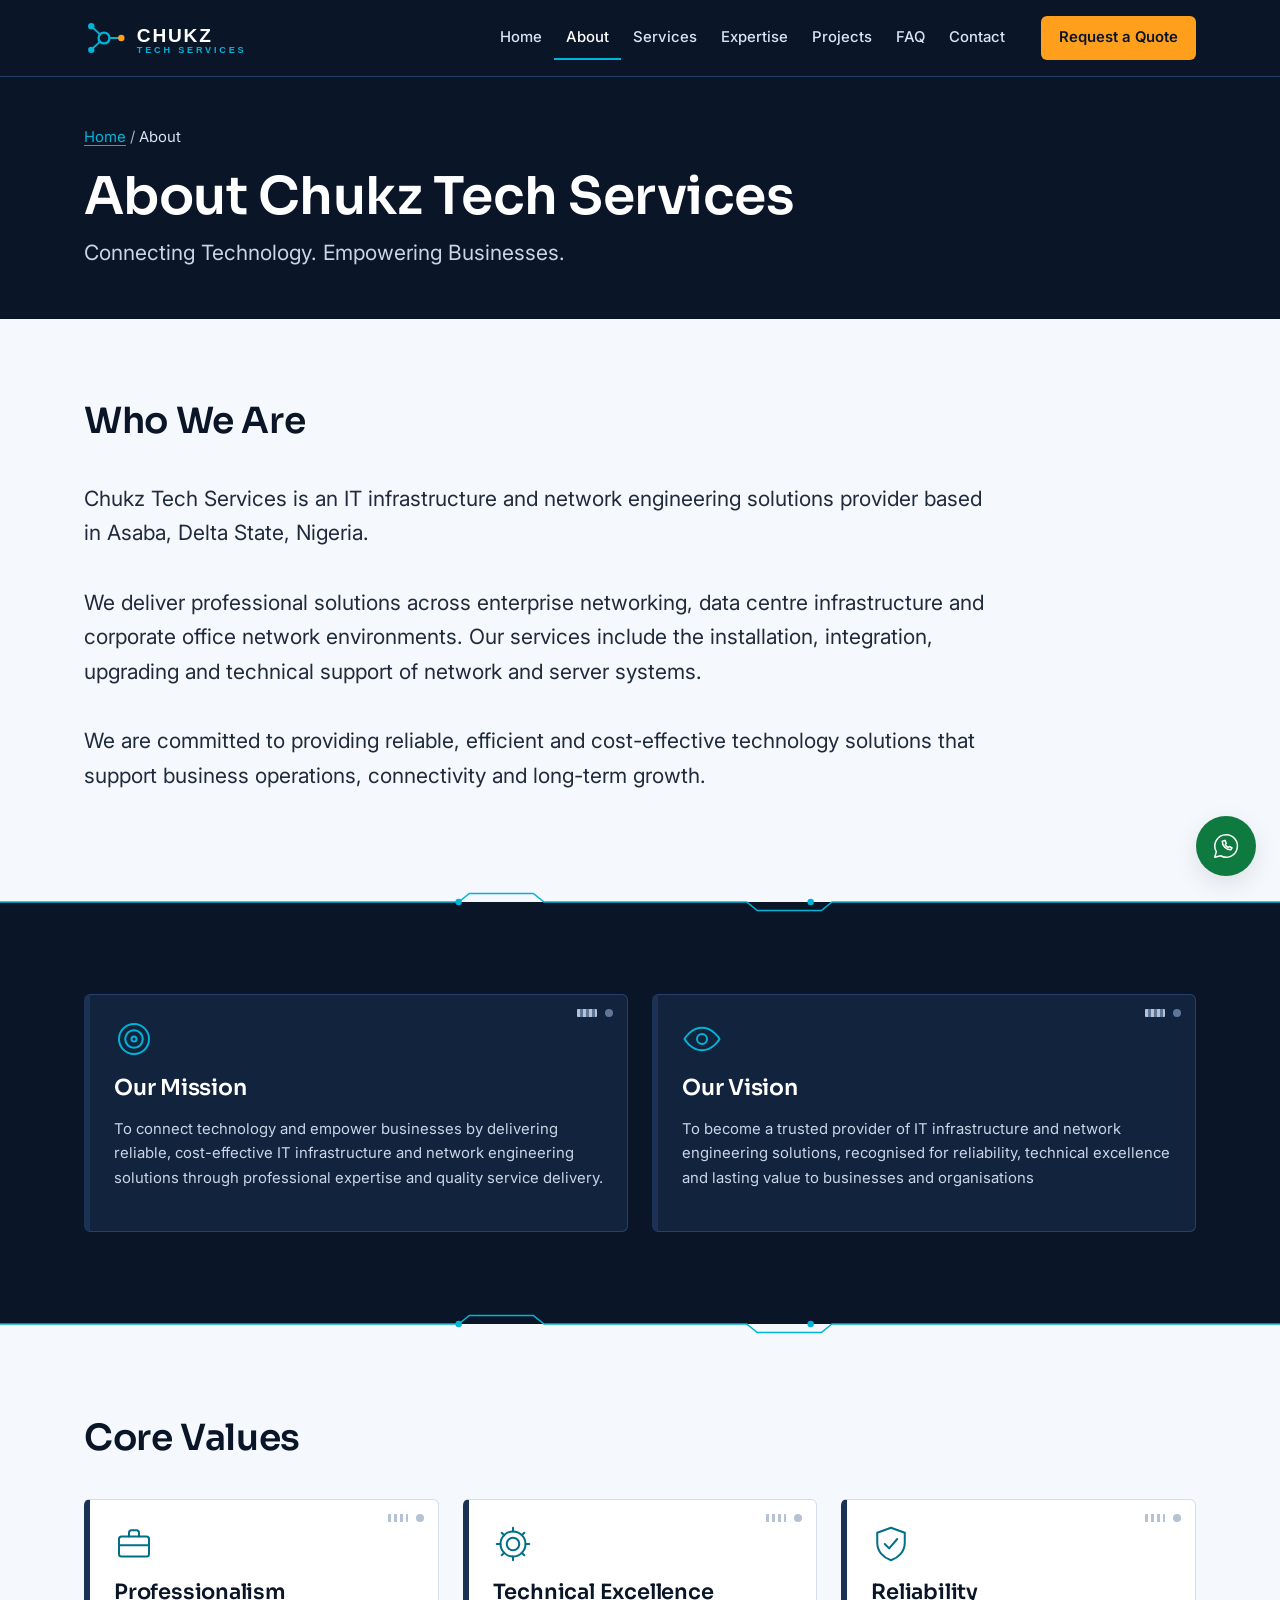
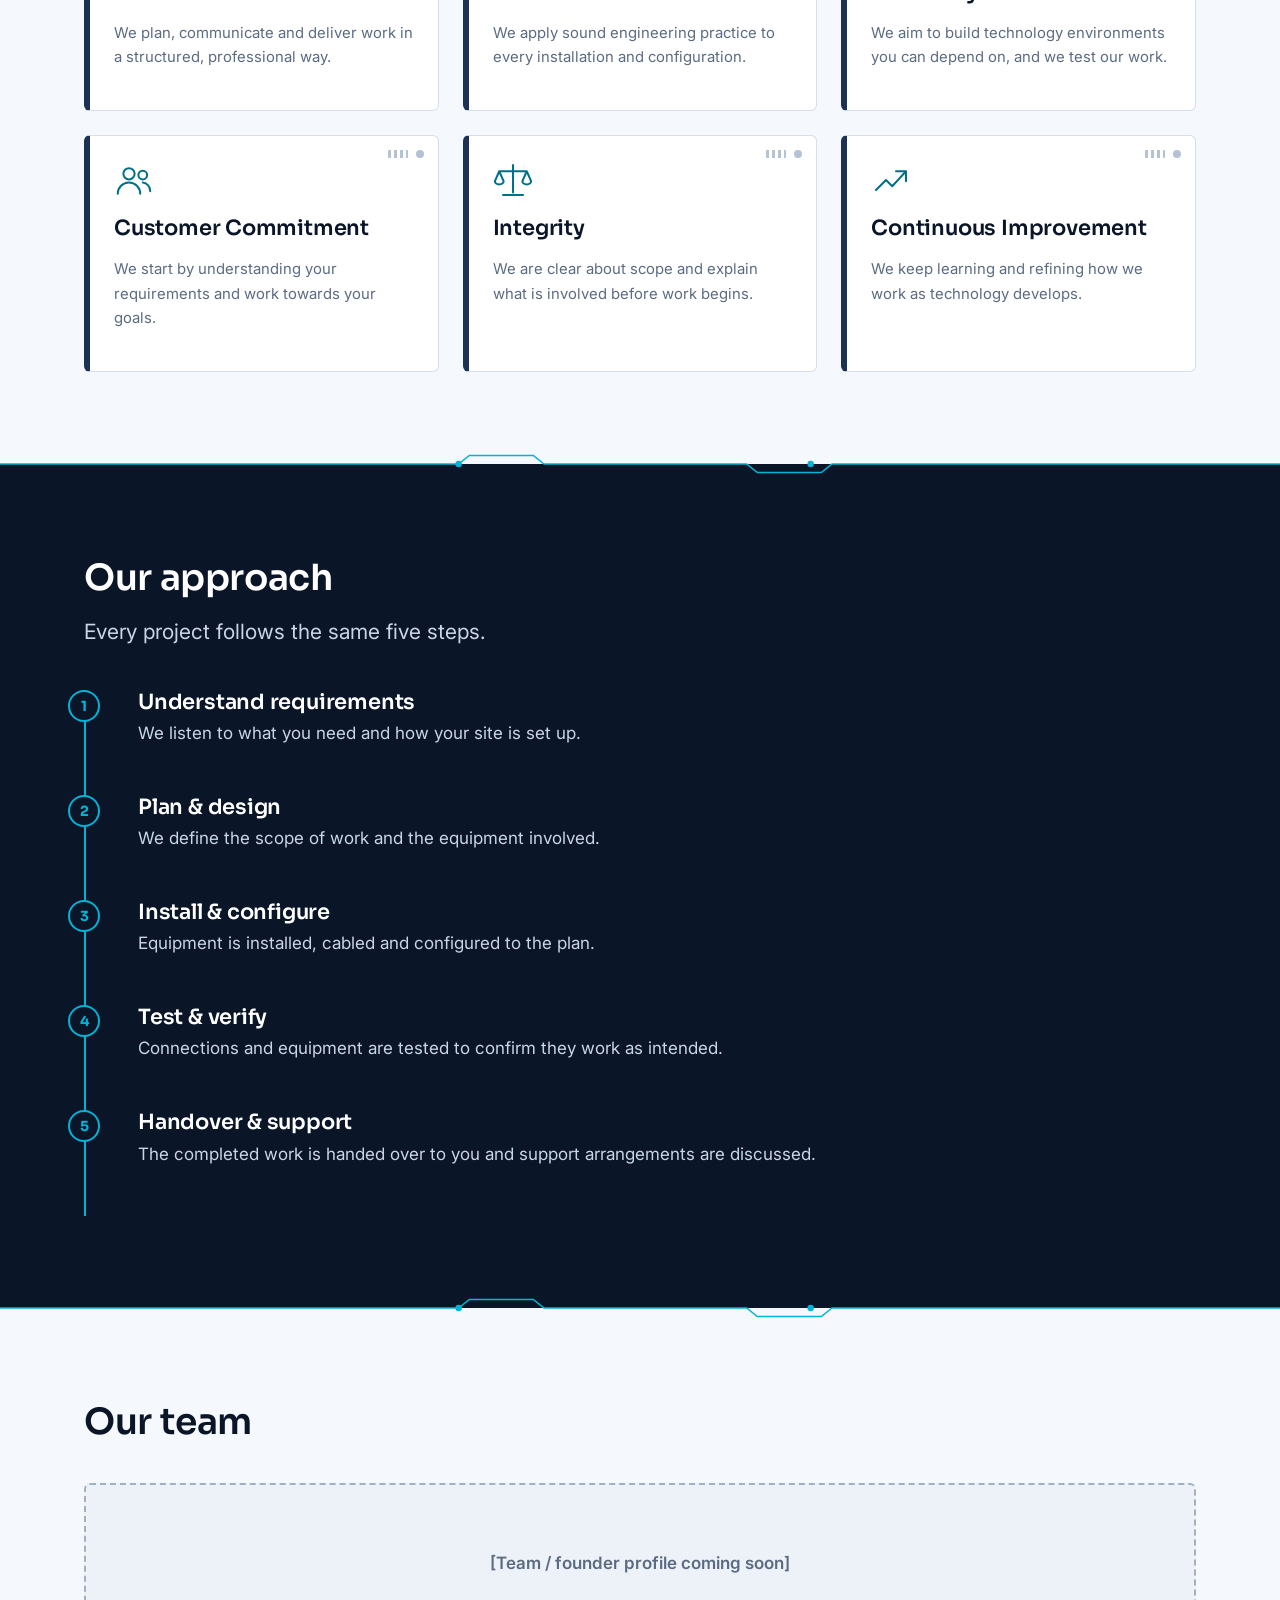
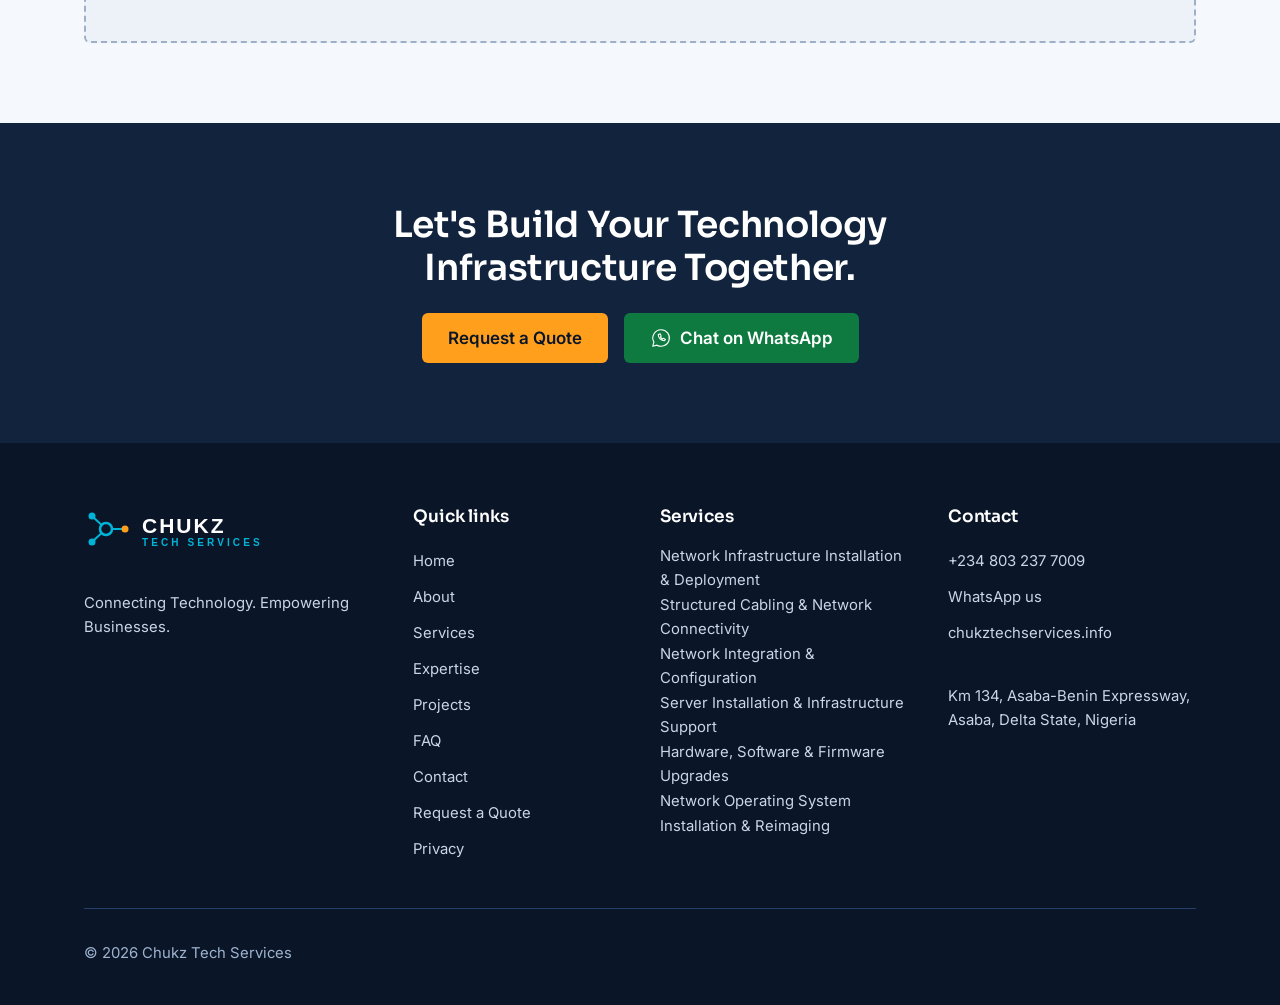
==== commit a4fccf33: "Updated About" ====
--- a/about.html
+++ b/about.html
@@ -63,13 +63,9 @@
 <section class="section light" id="who"><div class="container"><!-- OWNER: confirm wording against source -->
 <div class="section-head reveal"><h2>Who We Are</h2></div>
 <p class="reveal" style="font-size:var(--fs-lg)">Chukz Tech Services is an IT infrastructure and network engineering 
-    solutions provider based in Asaba, Delta State, Nigeria.
-
-We deliver professional solutions across enterprise networking, data centre 
+    solutions provider based in Asaba, Delta State, Nigeria. <br><br>We deliver professional solutions across enterprise networking, data centre 
 infrastructure and corporate office network environments. Our services include the 
-installation, integration, upgrading and technical support of network and server systems.
-
-We are committed to providing reliable, efficient and cost-effective technology 
+installation, integration, upgrading and technical support of network and server systems. <br><br>We are committed to providing reliable, efficient and cost-effective technology 
 solutions that support business operations, 
 connectivity and long-term growth.</p></div></section>
 <svg class="divider l2d" viewBox="0 0 1200 24" preserveAspectRatio="xMidYMid slice" aria-hidden="true" focusable="false"><path d="M0 12H430l10-8h60l10 8h190l10 8h60l10-8H1200"/><circle cx="430" cy="12" r="3"/><circle cx="760" cy="12" r="3"/></svg>
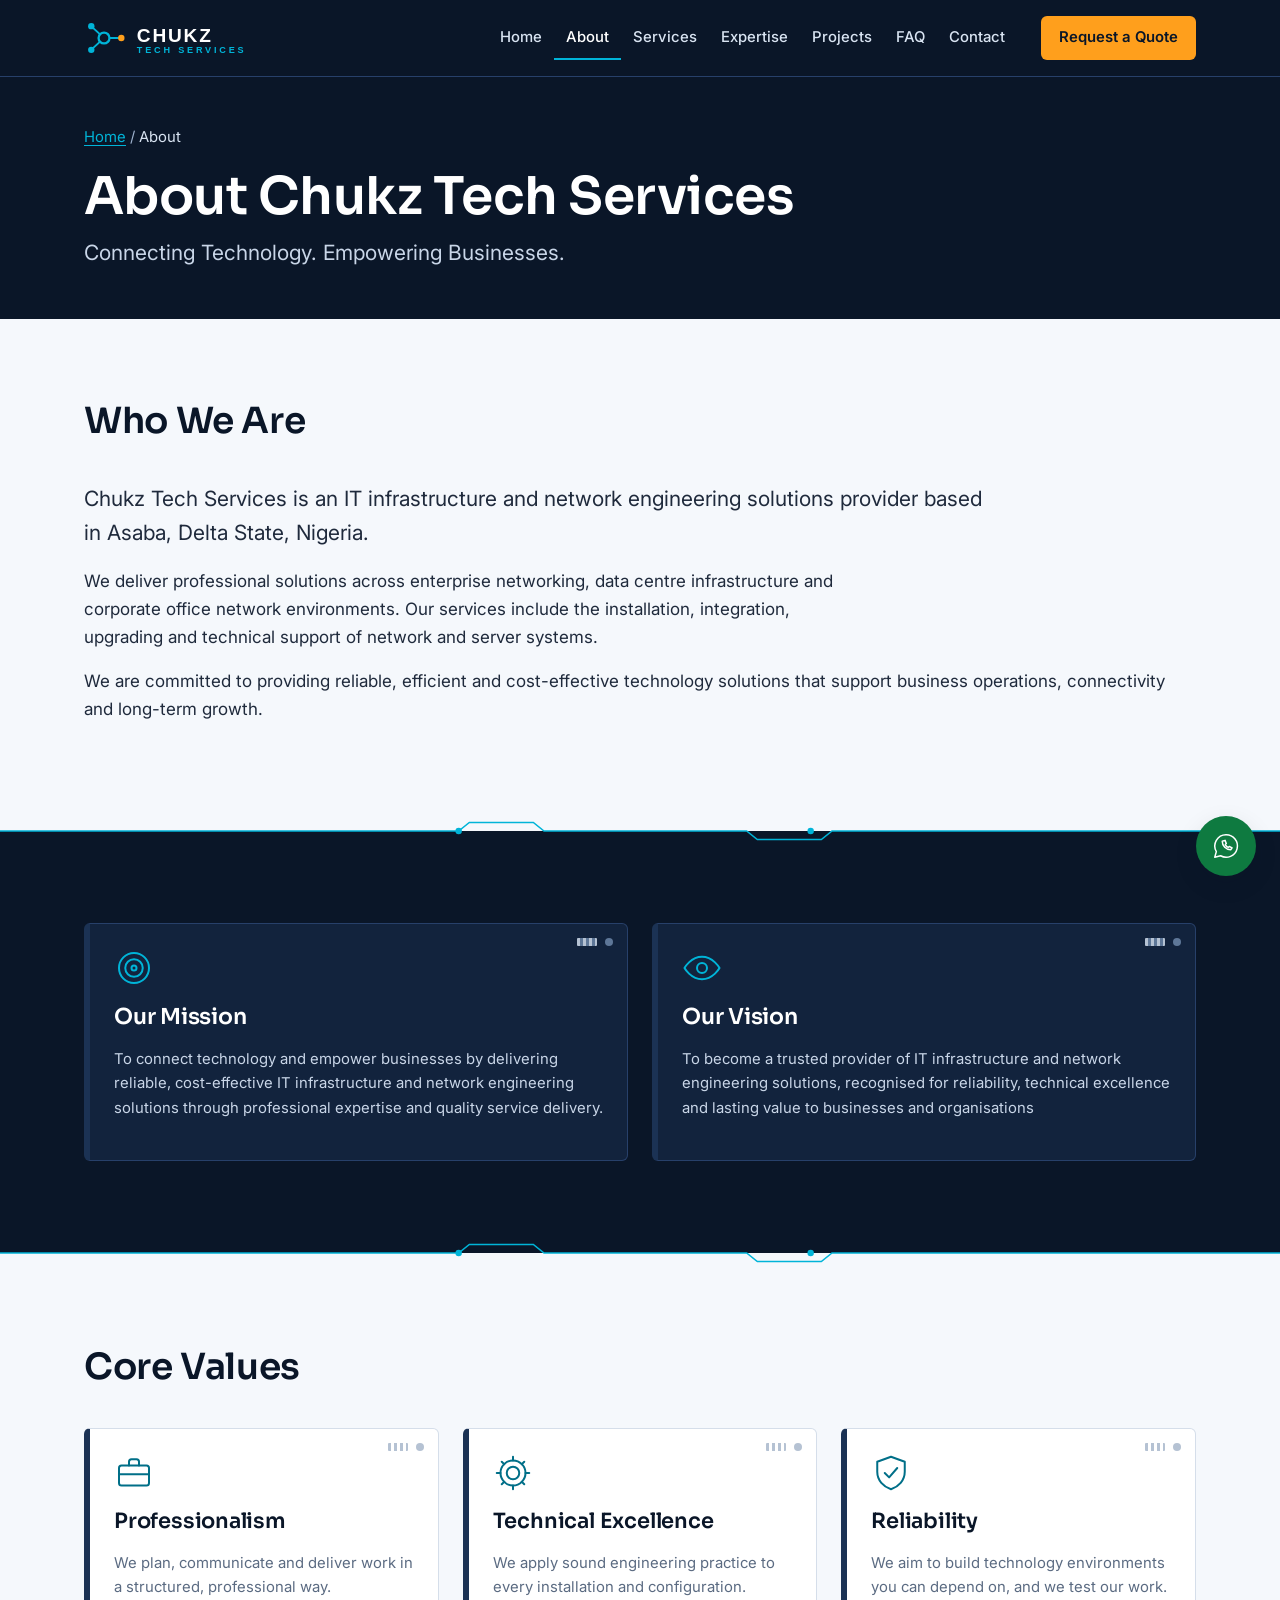
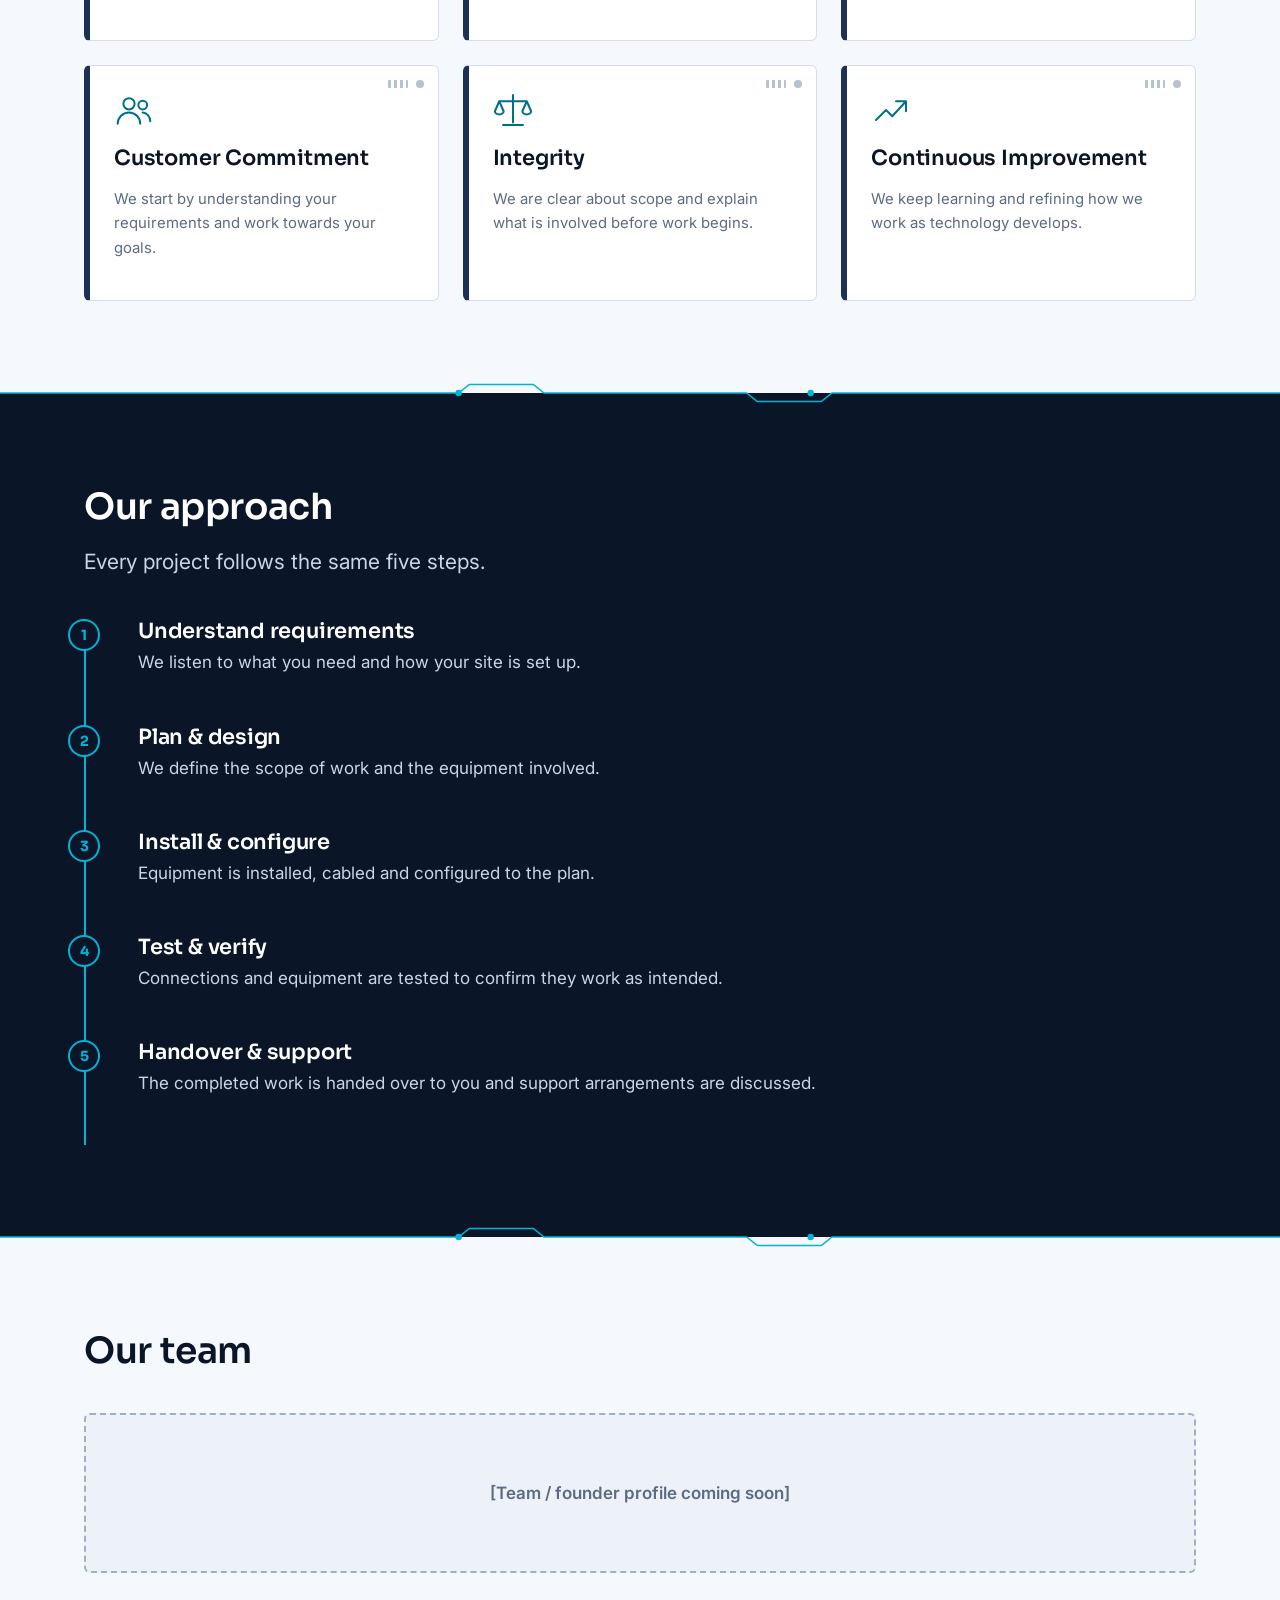
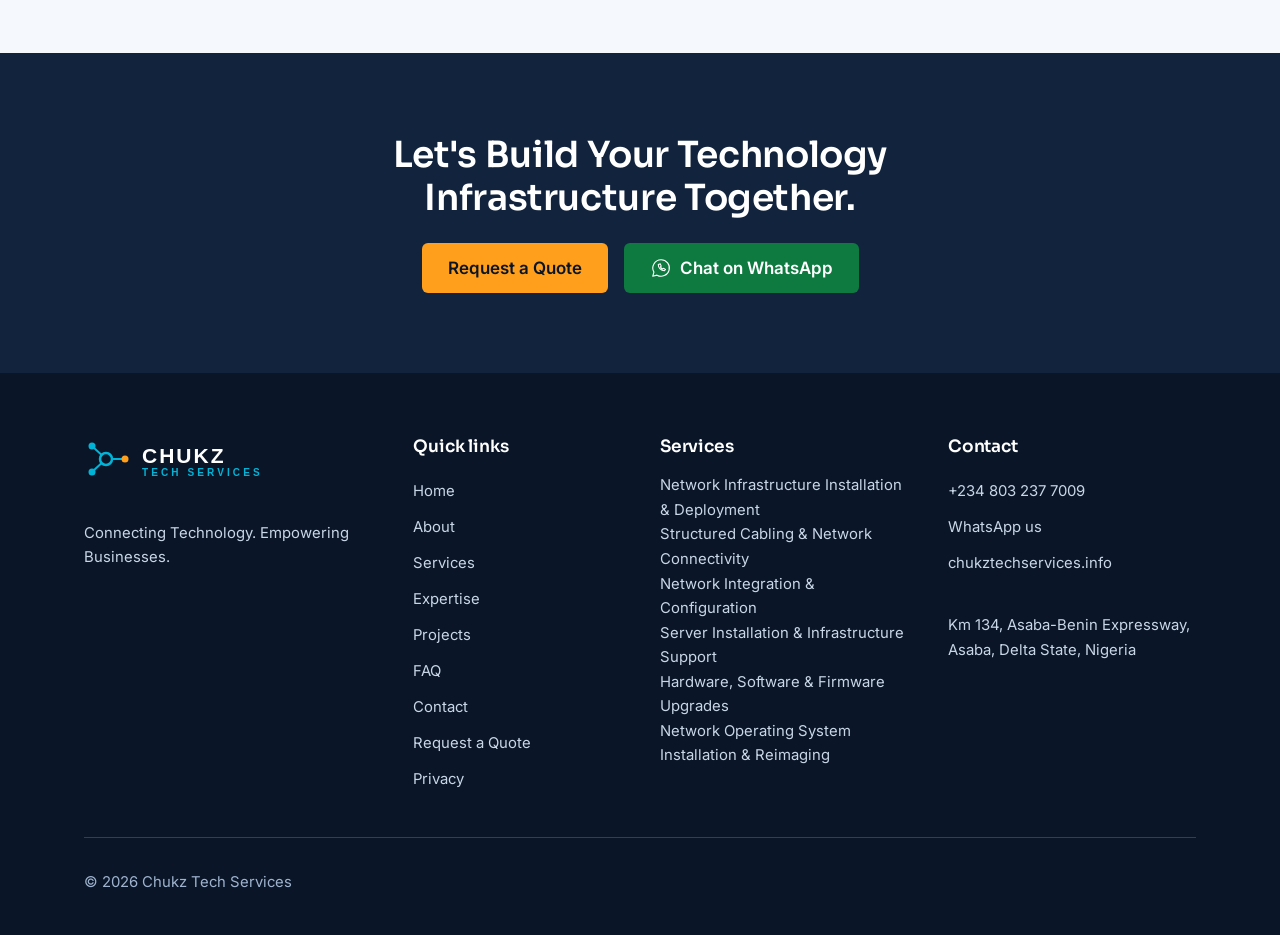
==== commit c128367b: "Updated About" ====
--- a/about.html
+++ b/about.html
@@ -63,9 +63,9 @@
 <section class="section light" id="who"><div class="container"><!-- OWNER: confirm wording against source -->
 <div class="section-head reveal"><h2>Who We Are</h2></div>
 <p class="reveal" style="font-size:var(--fs-lg)">Chukz Tech Services is an IT infrastructure and network engineering 
-    solutions provider based in Asaba, Delta State, Nigeria. <br><br>We deliver professional solutions across enterprise networking, data centre 
+    solutions provider based in Asaba, Delta State, Nigeria. <p>We deliver professional solutions across enterprise networking, data centre 
 infrastructure and corporate office network environments. Our services include the 
-installation, integration, upgrading and technical support of network and server systems. <br><br>We are committed to providing reliable, efficient and cost-effective technology 
+installation, integration, upgrading and technical support of network and server systems. </p>We are committed to providing reliable, efficient and cost-effective technology 
 solutions that support business operations, 
 connectivity and long-term growth.</p></div></section>
 <svg class="divider l2d" viewBox="0 0 1200 24" preserveAspectRatio="xMidYMid slice" aria-hidden="true" focusable="false"><path d="M0 12H430l10-8h60l10 8h190l10 8h60l10-8H1200"/><circle cx="430" cy="12" r="3"/><circle cx="760" cy="12" r="3"/></svg>
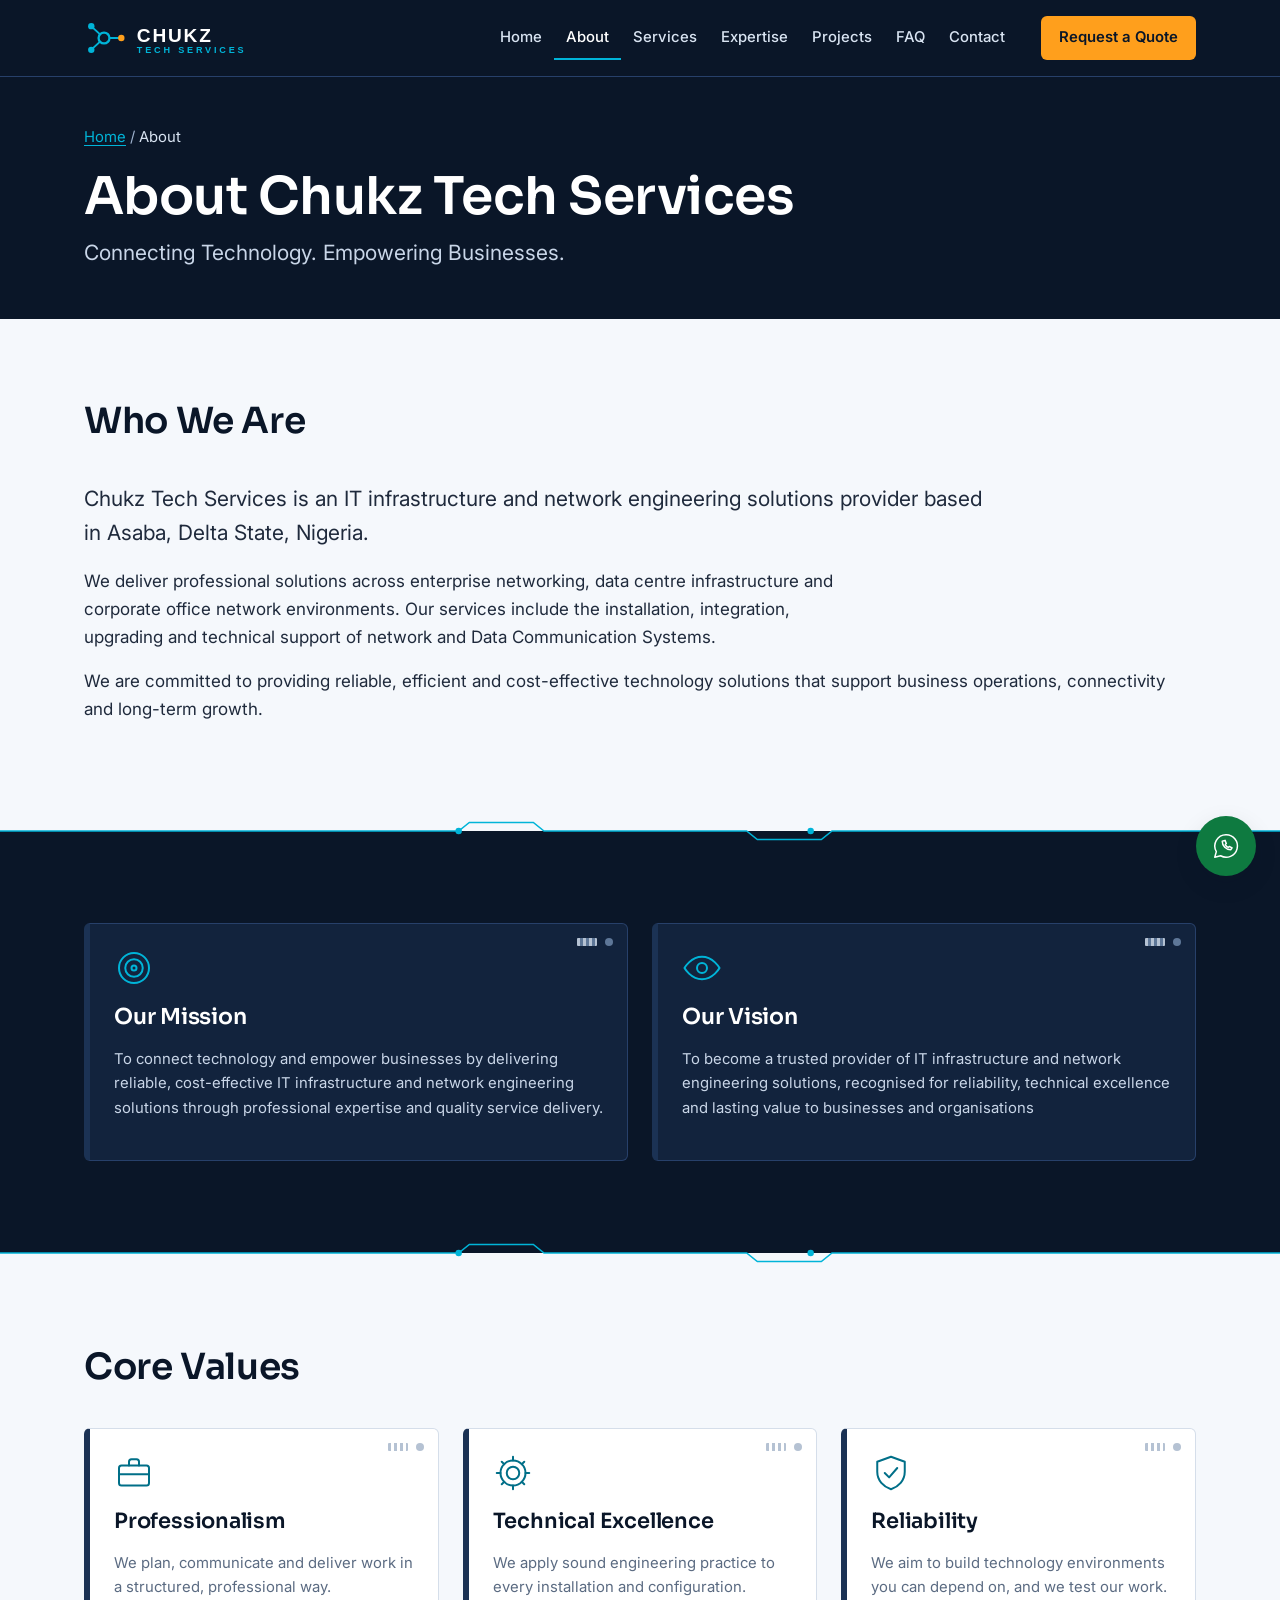
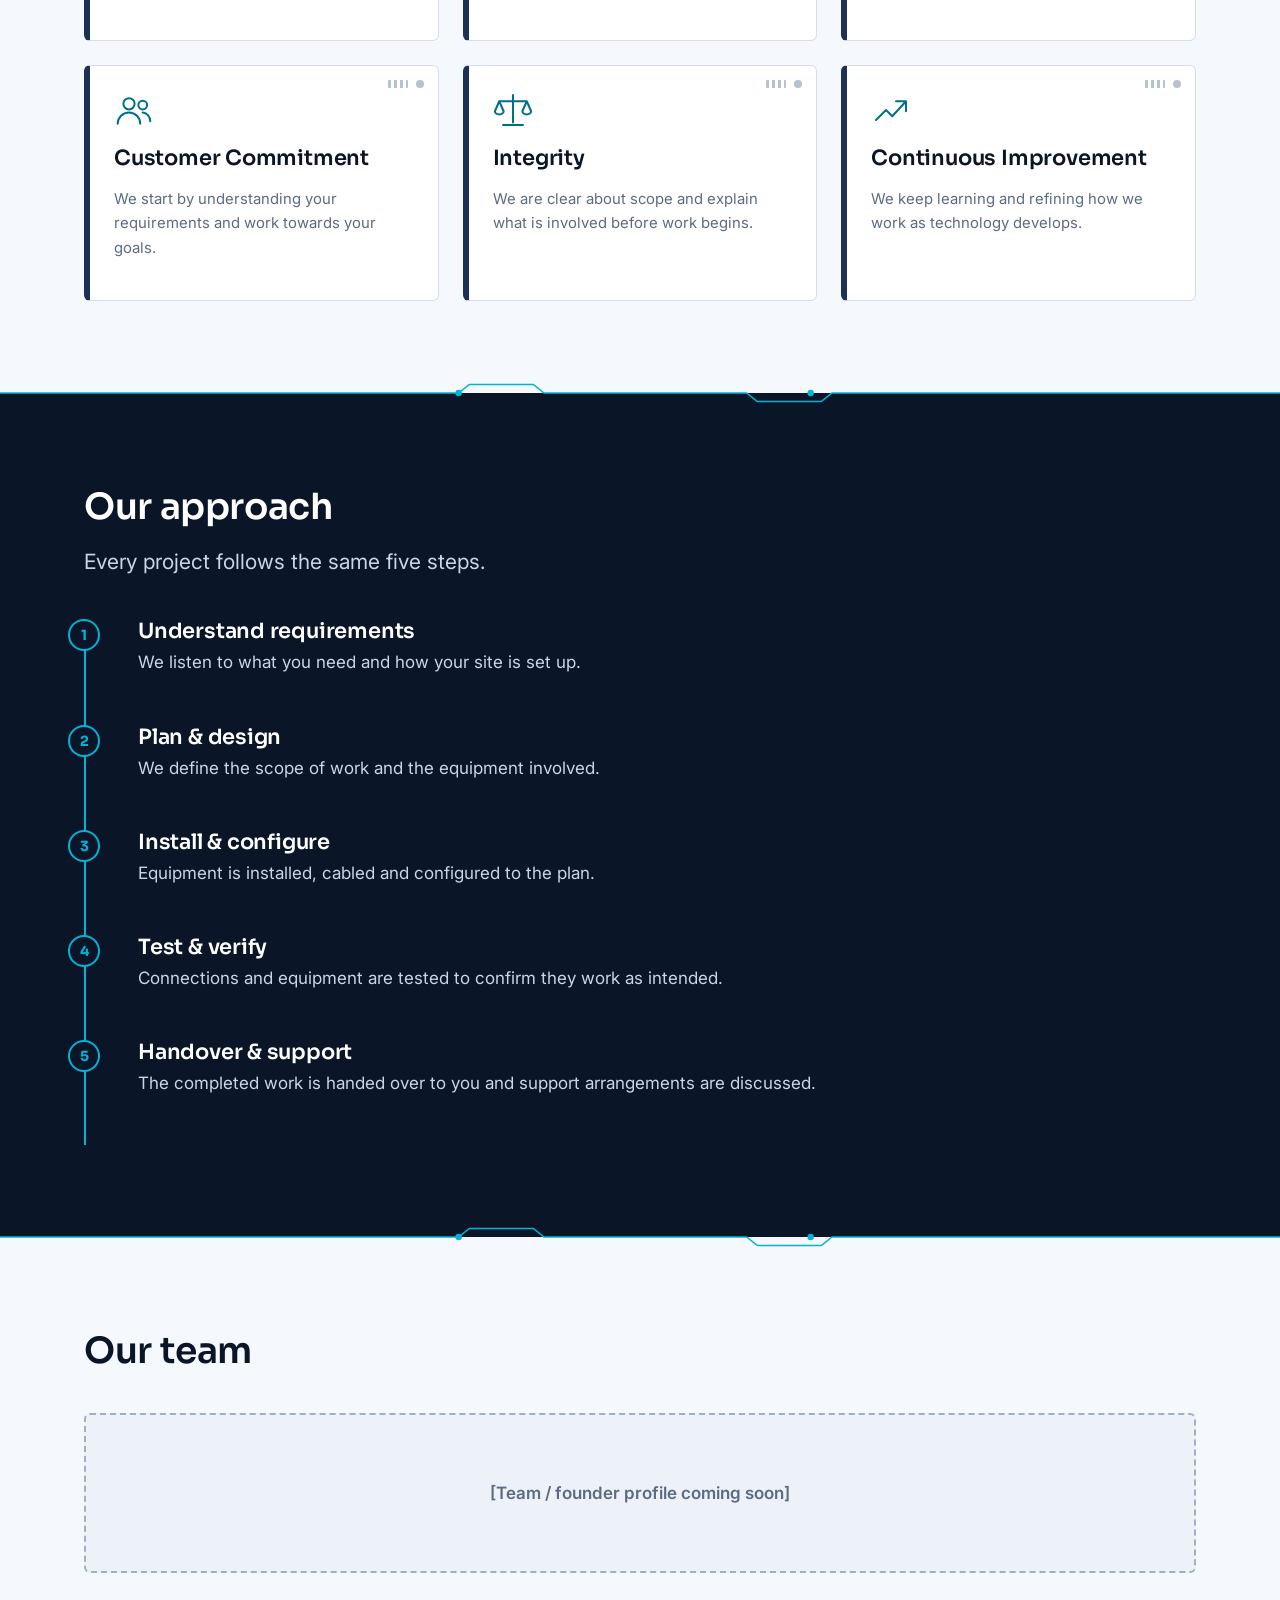
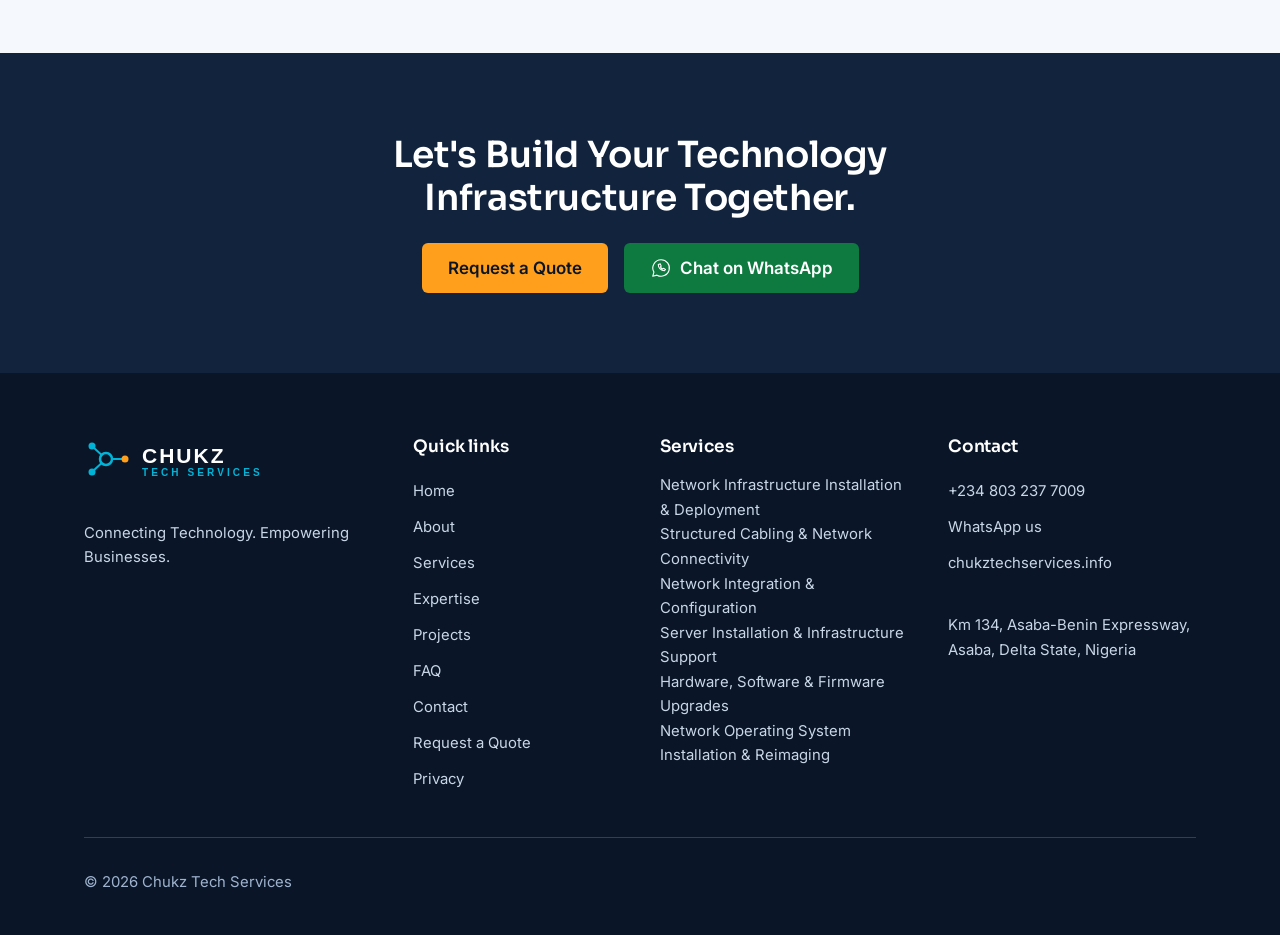
==== commit 5ca62323: "Updated About" ====
--- a/about.html
+++ b/about.html
@@ -65,7 +65,7 @@
 <p class="reveal" style="font-size:var(--fs-lg)">Chukz Tech Services is an IT infrastructure and network engineering 
     solutions provider based in Asaba, Delta State, Nigeria. <p>We deliver professional solutions across enterprise networking, data centre 
 infrastructure and corporate office network environments. Our services include the 
-installation, integration, upgrading and technical support of network and server systems. </p>We are committed to providing reliable, efficient and cost-effective technology 
+installation, integration, upgrading and technical support of network and Data Communication Systems. </p>We are committed to providing reliable, efficient and cost-effective technology 
 solutions that support business operations, 
 connectivity and long-term growth.</p></div></section>
 <svg class="divider l2d" viewBox="0 0 1200 24" preserveAspectRatio="xMidYMid slice" aria-hidden="true" focusable="false"><path d="M0 12H430l10-8h60l10 8h190l10 8h60l10-8H1200"/><circle cx="430" cy="12" r="3"/><circle cx="760" cy="12" r="3"/></svg>
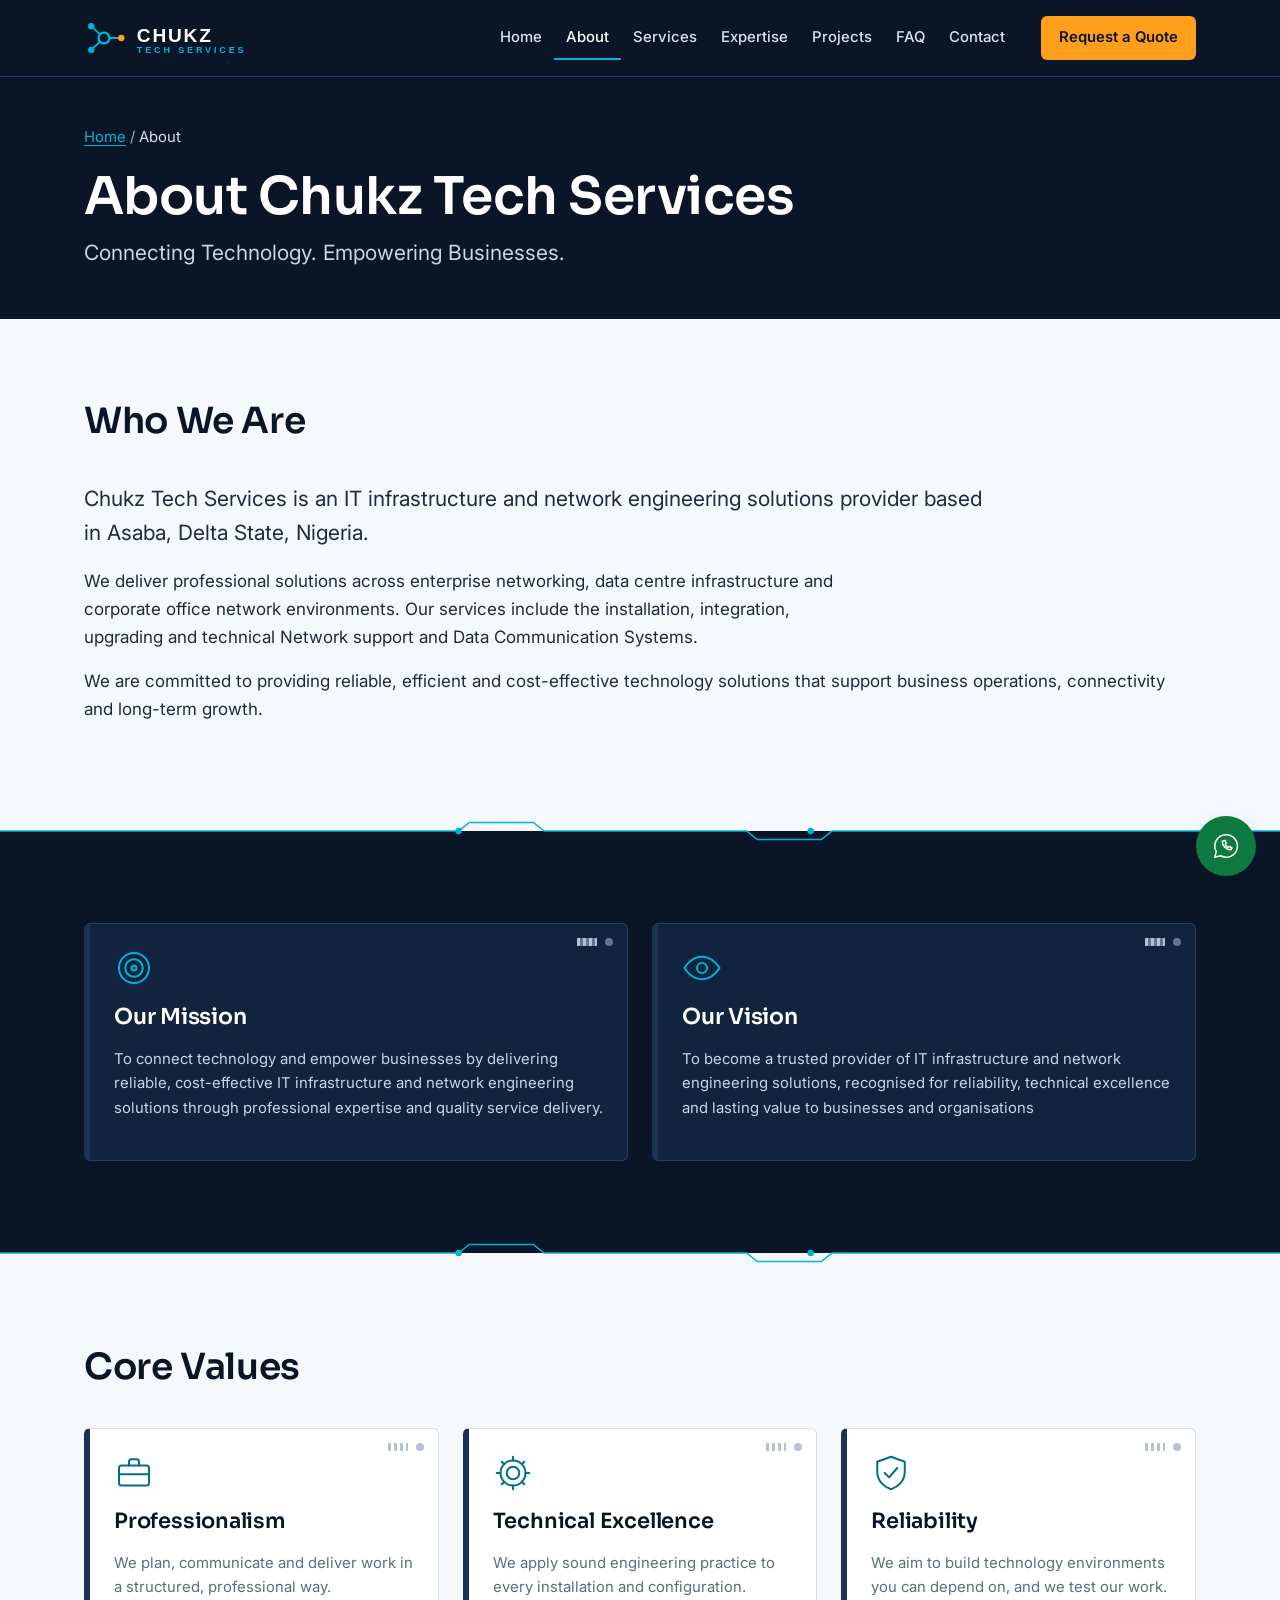
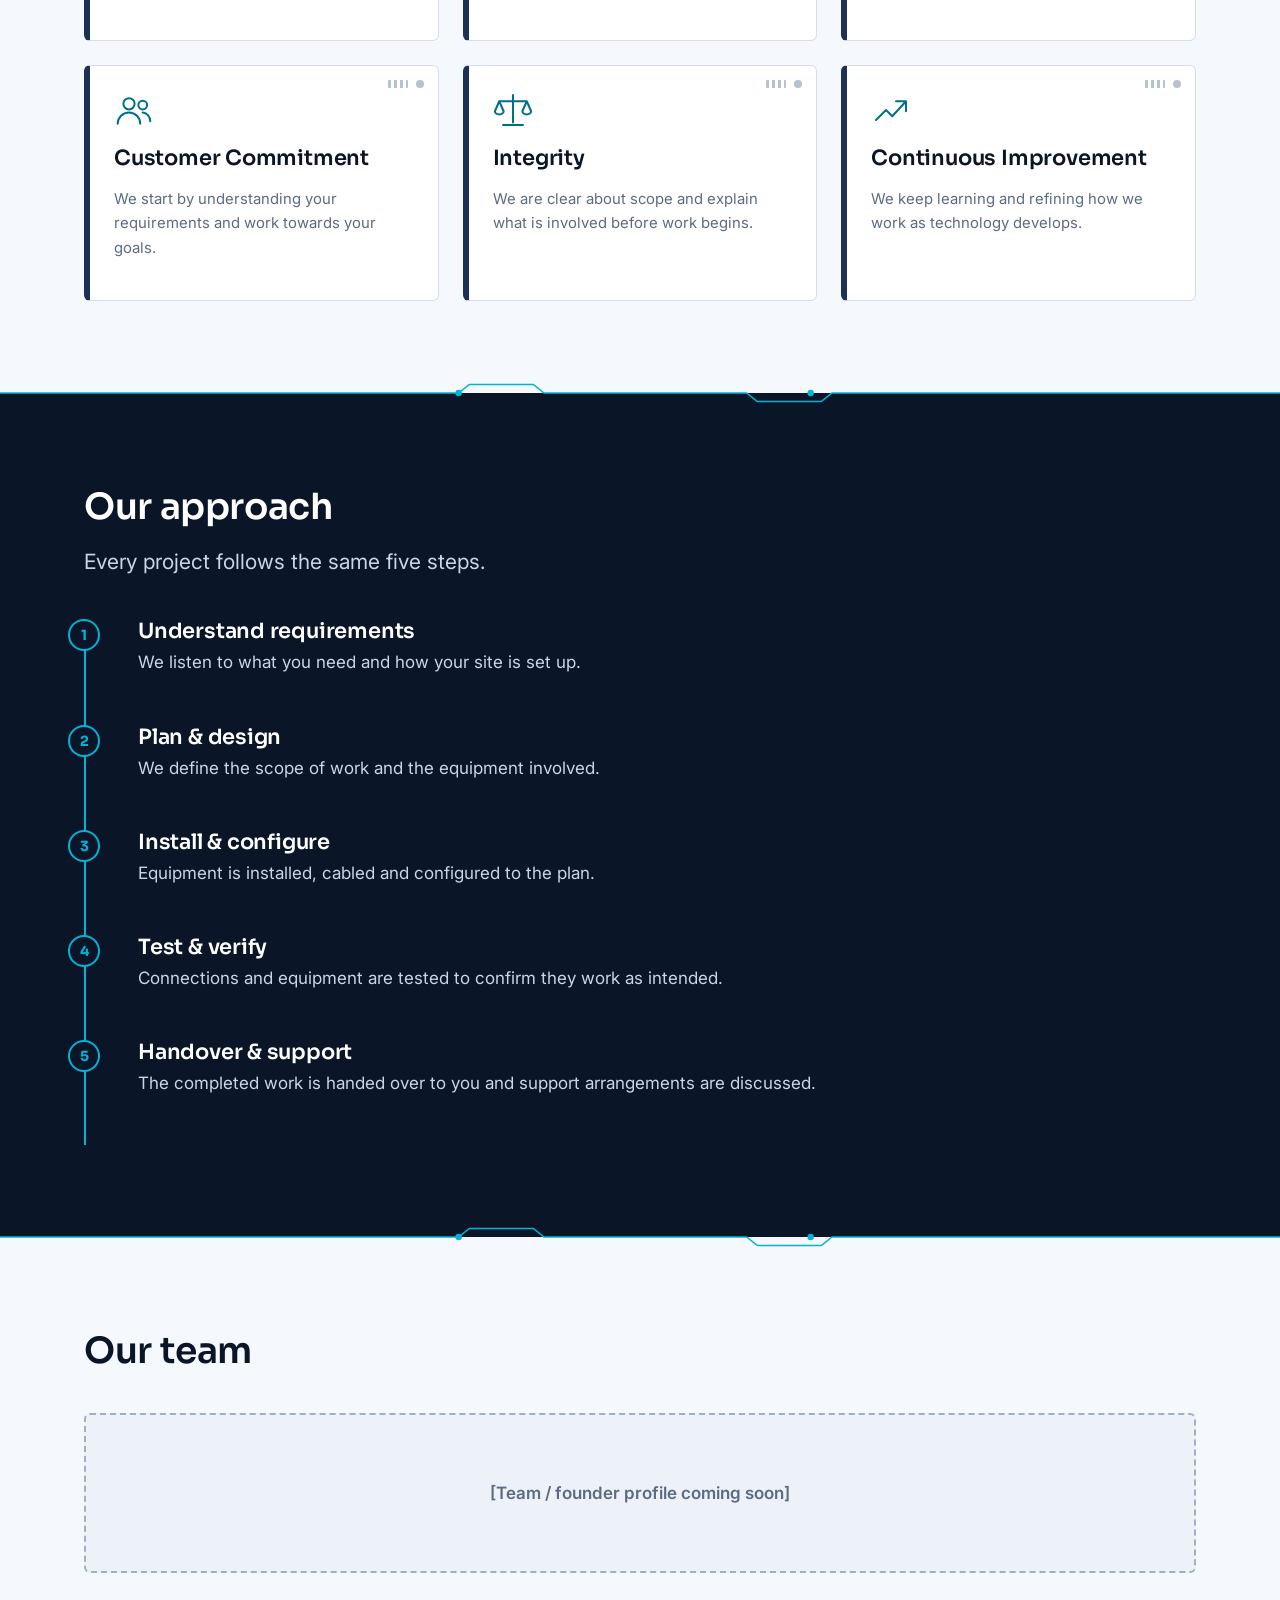
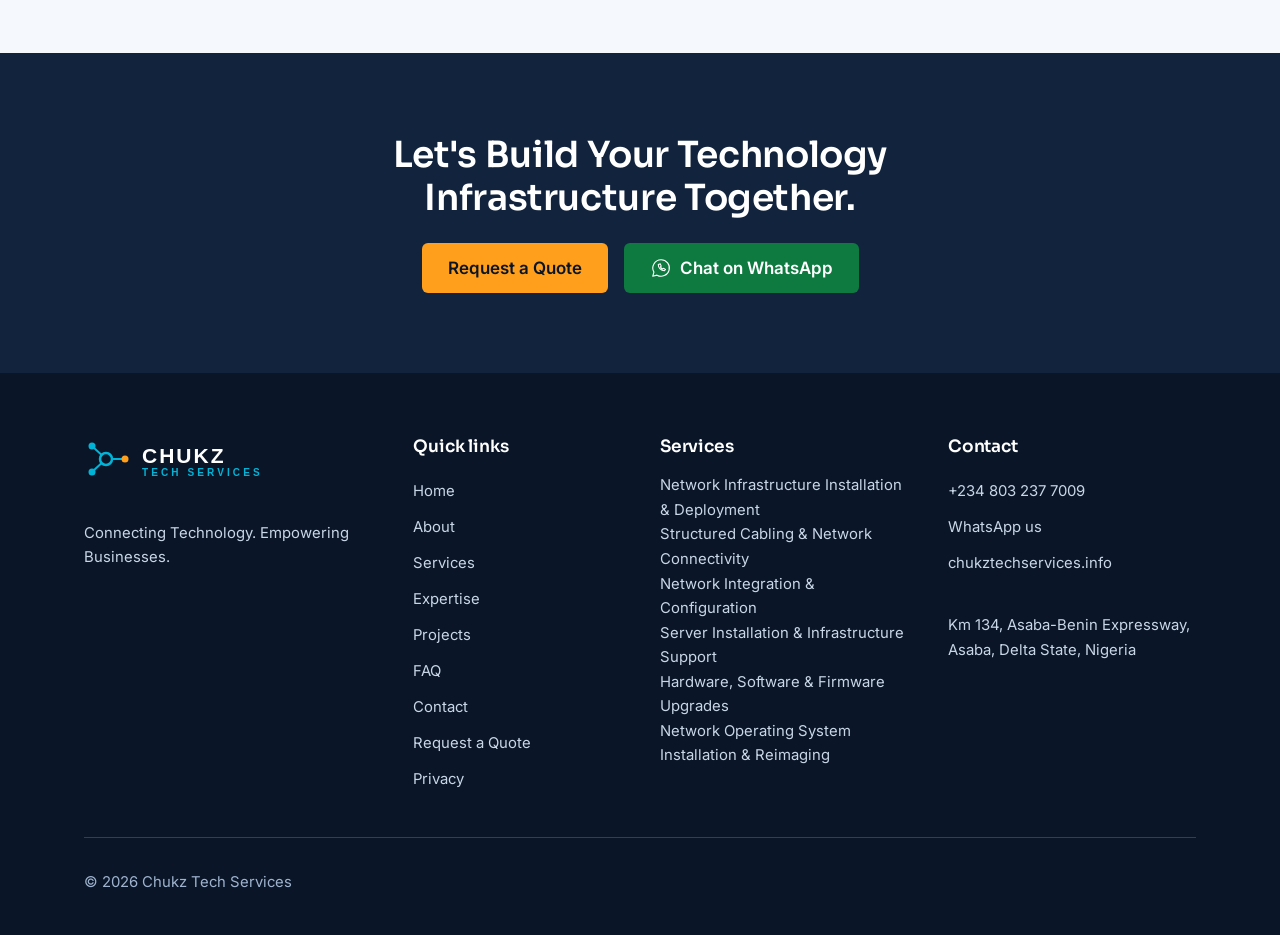
==== commit 55691084: "Updated About" ====
--- a/about.html
+++ b/about.html
@@ -65,7 +65,7 @@
 <p class="reveal" style="font-size:var(--fs-lg)">Chukz Tech Services is an IT infrastructure and network engineering 
     solutions provider based in Asaba, Delta State, Nigeria. <p>We deliver professional solutions across enterprise networking, data centre 
 infrastructure and corporate office network environments. Our services include the 
-installation, integration, upgrading and technical support of network and Data Communication Systems. </p>We are committed to providing reliable, efficient and cost-effective technology 
+installation, integration, upgrading and technical Network support and Data Communication Systems. </p>We are committed to providing reliable, efficient and cost-effective technology 
 solutions that support business operations, 
 connectivity and long-term growth.</p></div></section>
 <svg class="divider l2d" viewBox="0 0 1200 24" preserveAspectRatio="xMidYMid slice" aria-hidden="true" focusable="false"><path d="M0 12H430l10-8h60l10 8h190l10 8h60l10-8H1200"/><circle cx="430" cy="12" r="3"/><circle cx="760" cy="12" r="3"/></svg>
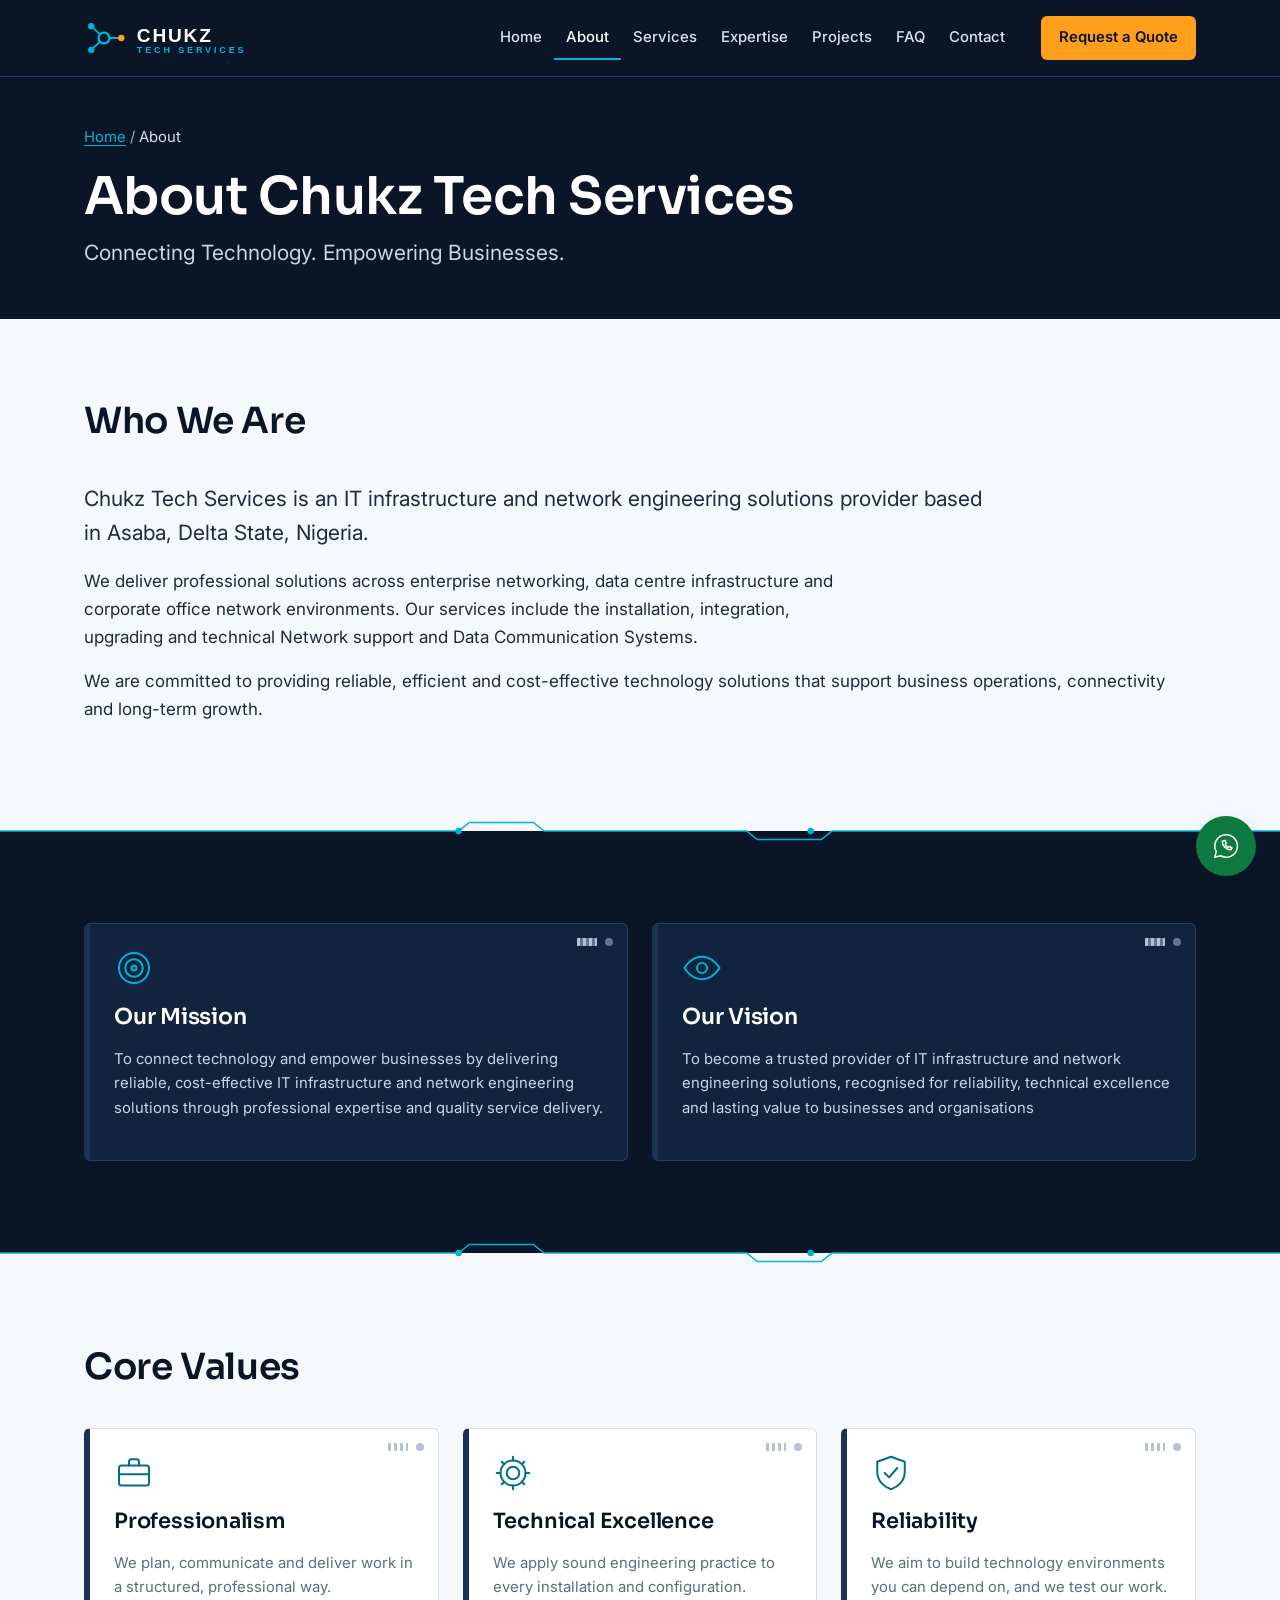
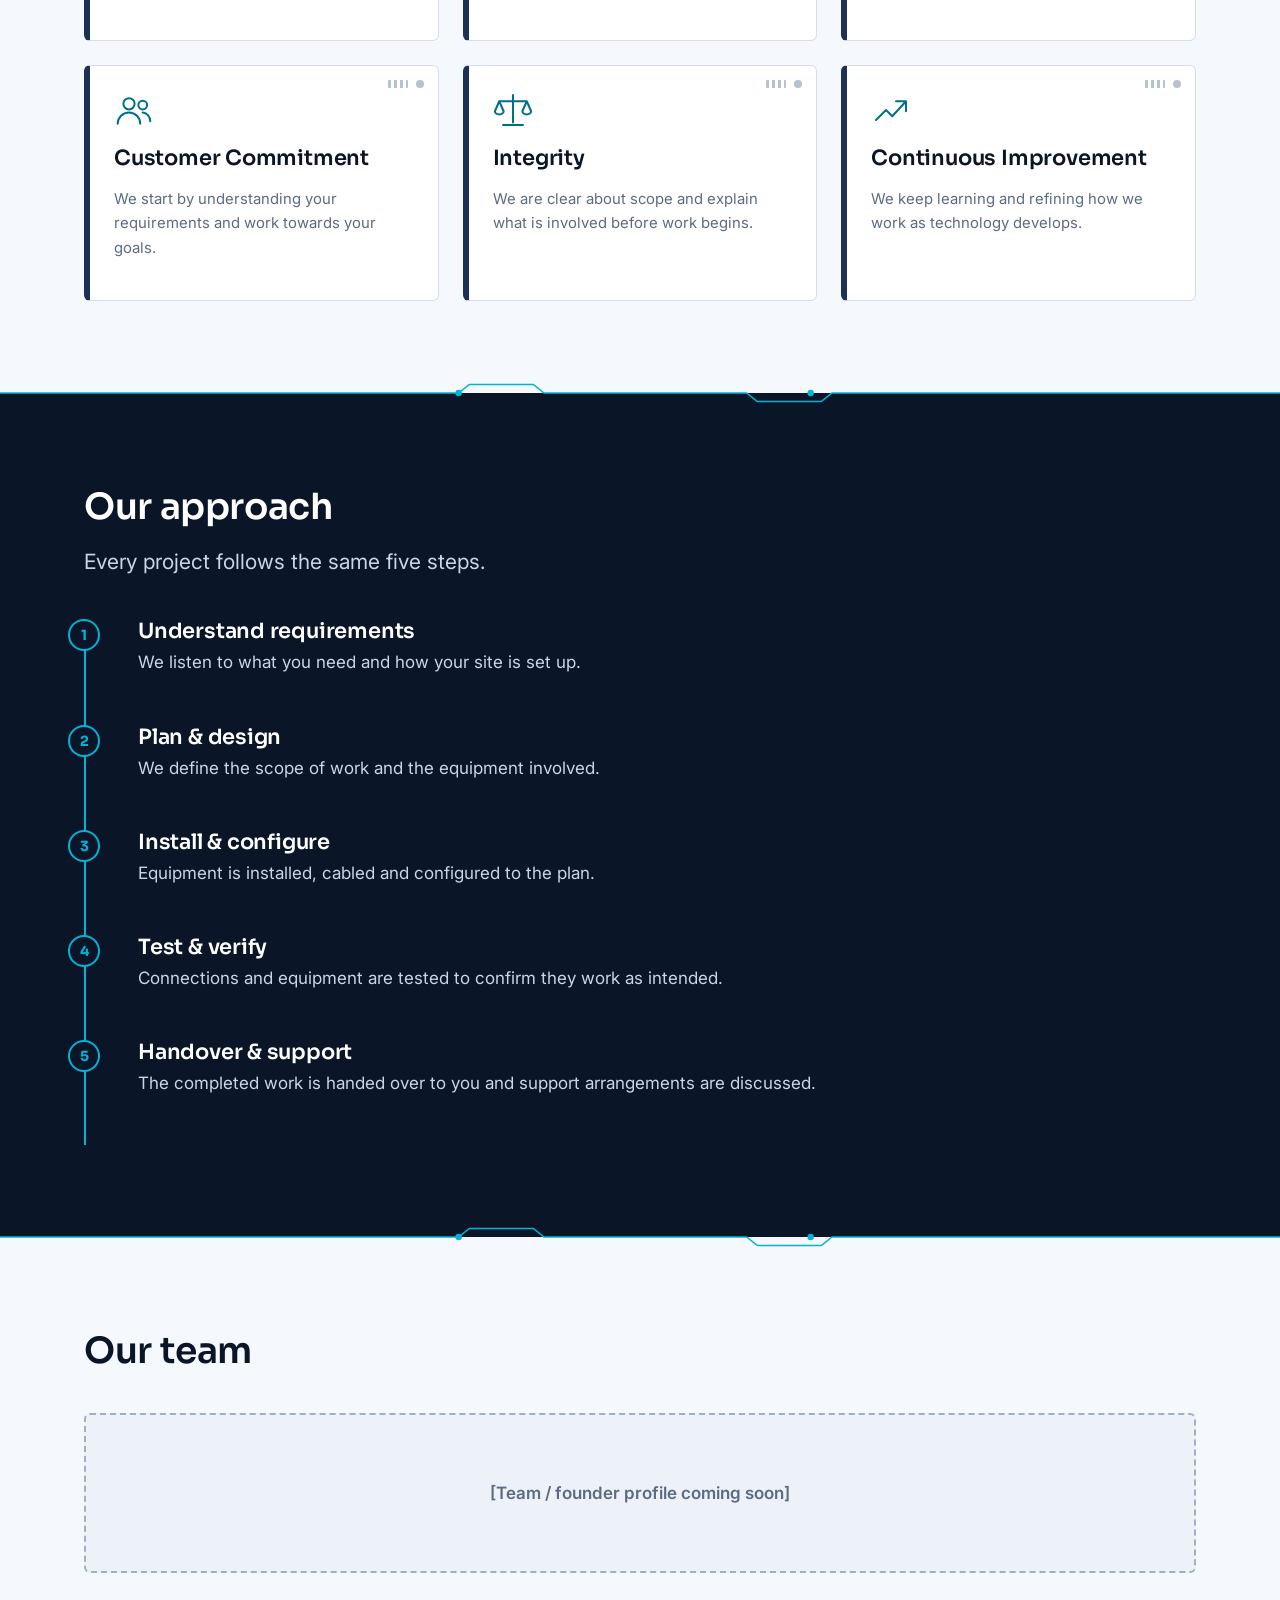
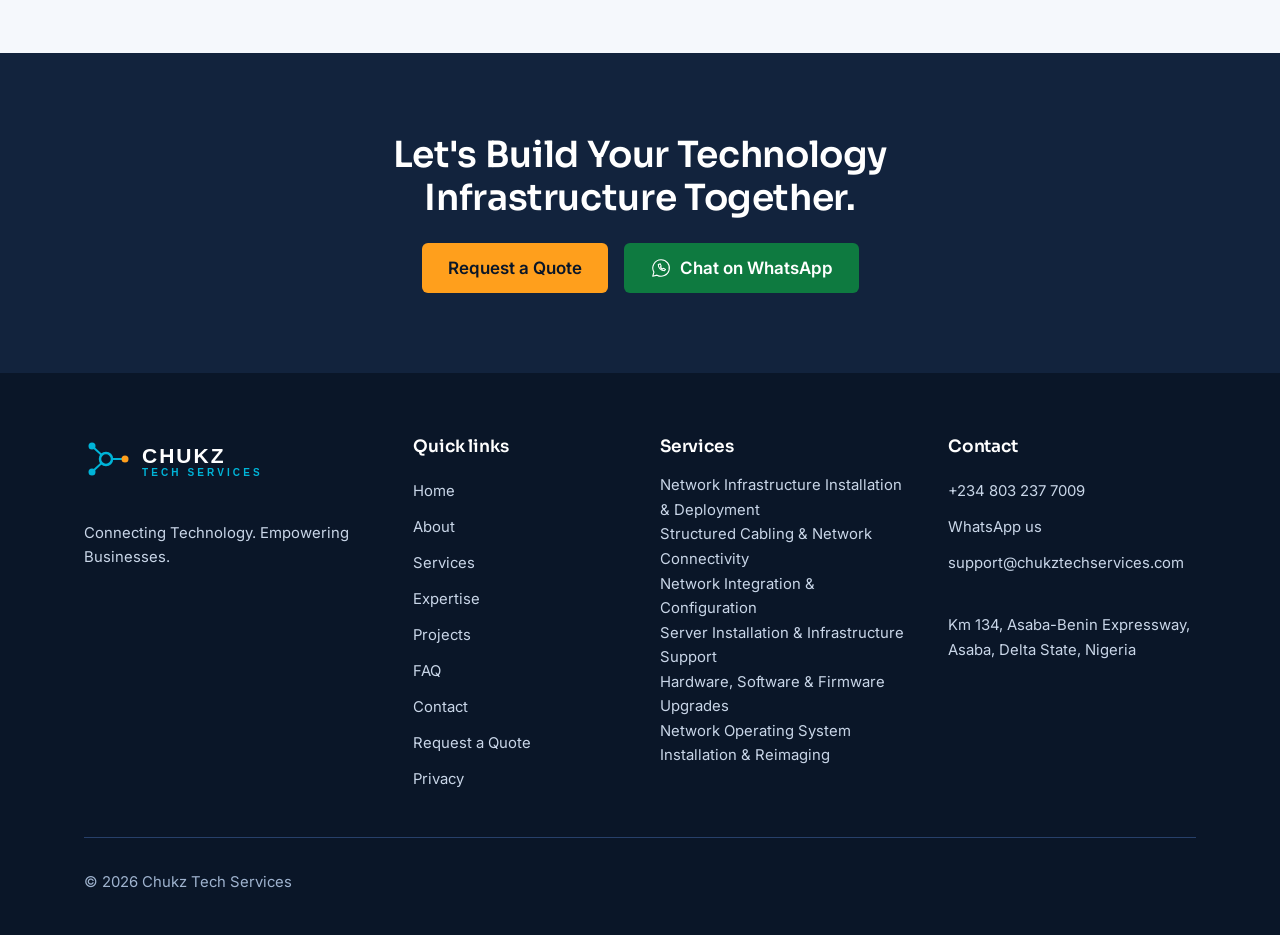
==== commit f8d02cf4: "Updated contact email" ====
--- a/about.html
+++ b/about.html
@@ -99,7 +99,7 @@
 <div><h2>Contact</h2><ul>
 <li><a href="tel:+2348032377009">+234 803 237 7009</a></li>
 <li><a href="https://wa.me/2348032377009" rel="noopener">WhatsApp us</a></li>
-<li><a href="mailto:Info@chukstech.com">chukztechservices.info</a></li></ul>
+<li><a href="mailto:Info@chukstech.com">support@chukztechservices.com</a></li></ul>
 <p class="mt-4">Km 134, Asaba-Benin Expressway, Asaba, Delta State, Nigeria</p></div>
 </div>
 <div class="footer-bottom">
--- a/css/styles.css
+++ b/css/styles.css
@@ -401,3 +401,26 @@
 
 .no-js .acc-panel[hidden] { display: block; }
 .no-js .acc-btn::after { display: none; }
+
+/* patches (Phase 6): image slider + project photos */
+.slider-wrap { display: grid; gap: var(--s5); align-items: center; }
+@media (min-width: 960px) { .slider-wrap { grid-template-columns: 5fr 7fr; } }
+.slider { width: 100%; max-width: 640px; margin-inline: auto; }
+.slides { display: flex; overflow-x: auto; scroll-snap-type: x mandatory; scrollbar-width: none; border-radius: var(--radius); background: var(--navy); overscroll-behavior-x: contain; }
+.slides::-webkit-scrollbar { display: none; }
+.no-js .slides { scrollbar-width: thin; }
+.slide { position: relative; flex: 0 0 100%; margin: 0; scroll-snap-align: center; }
+.slide img { display: block; width: 100%; height: auto; aspect-ratio: 4 / 3; object-fit: cover; }
+.slide figcaption { position: absolute; inset: auto 0 0 0; padding: 40px var(--s2) var(--s2); color: #fff; font-size: var(--fs-sm); font-weight: 600; background: linear-gradient(transparent, rgba(10, 22, 40, .92)); }
+.slider-ctrl { display: flex; align-items: center; gap: var(--s1); margin-top: var(--s2); }
+.no-js .slider-ctrl { display: none; }
+.slider-btn { display: inline-grid; place-items: center; width: 48px; height: 48px; border-radius: 50%; border: 1.5px solid var(--navy); background: var(--white); color: var(--navy); cursor: pointer; }
+.slider-btn:hover { background: var(--navy); color: var(--white); }
+.slider-btn .icon { width: 22px; height: 22px; stroke-width: 2.2; }
+.slider-count { margin-inline: auto; font-size: var(--fs-sm); color: var(--muted); font-weight: 600; }
+.slider-toggle { min-height: 44px; padding: 0 16px; border: 1.5px solid var(--navy); border-radius: 999px; background: var(--white); color: var(--navy); font: 600 var(--fs-sm) var(--font-body); cursor: pointer; }
+.slider-toggle:hover { background: var(--navy); color: var(--white); }
+.thumb-img { display: block; width: 100%; height: auto; aspect-ratio: 4 / 3; object-fit: cover; border-radius: var(--radius); margin-bottom: var(--s2); background: var(--navy-2); }
+.modal dd img { display: block; width: 100%; max-width: 420px; height: auto; border-radius: var(--radius); margin-top: var(--s1); }
+.white .btn-secondary { color: var(--navy); border-color: var(--navy); }
+.white .btn-secondary:hover { background: var(--navy); color: var(--white); }
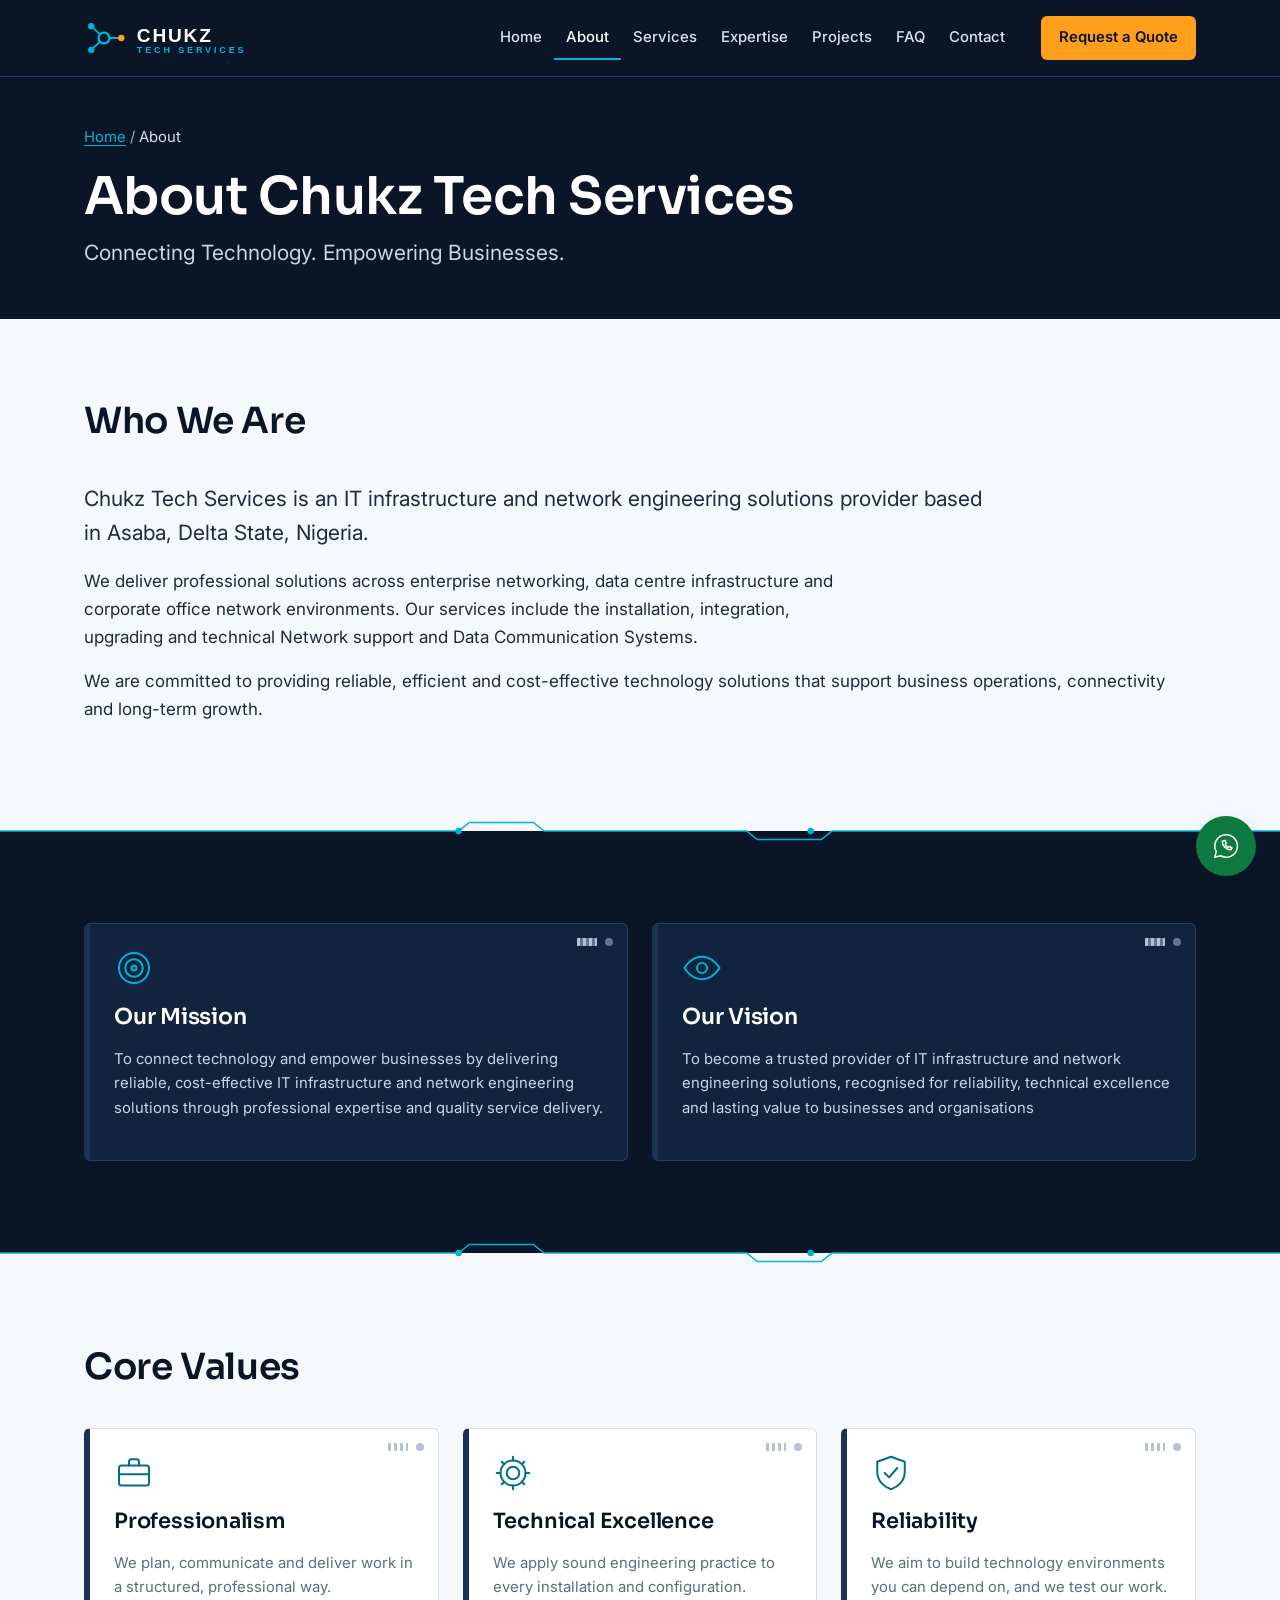
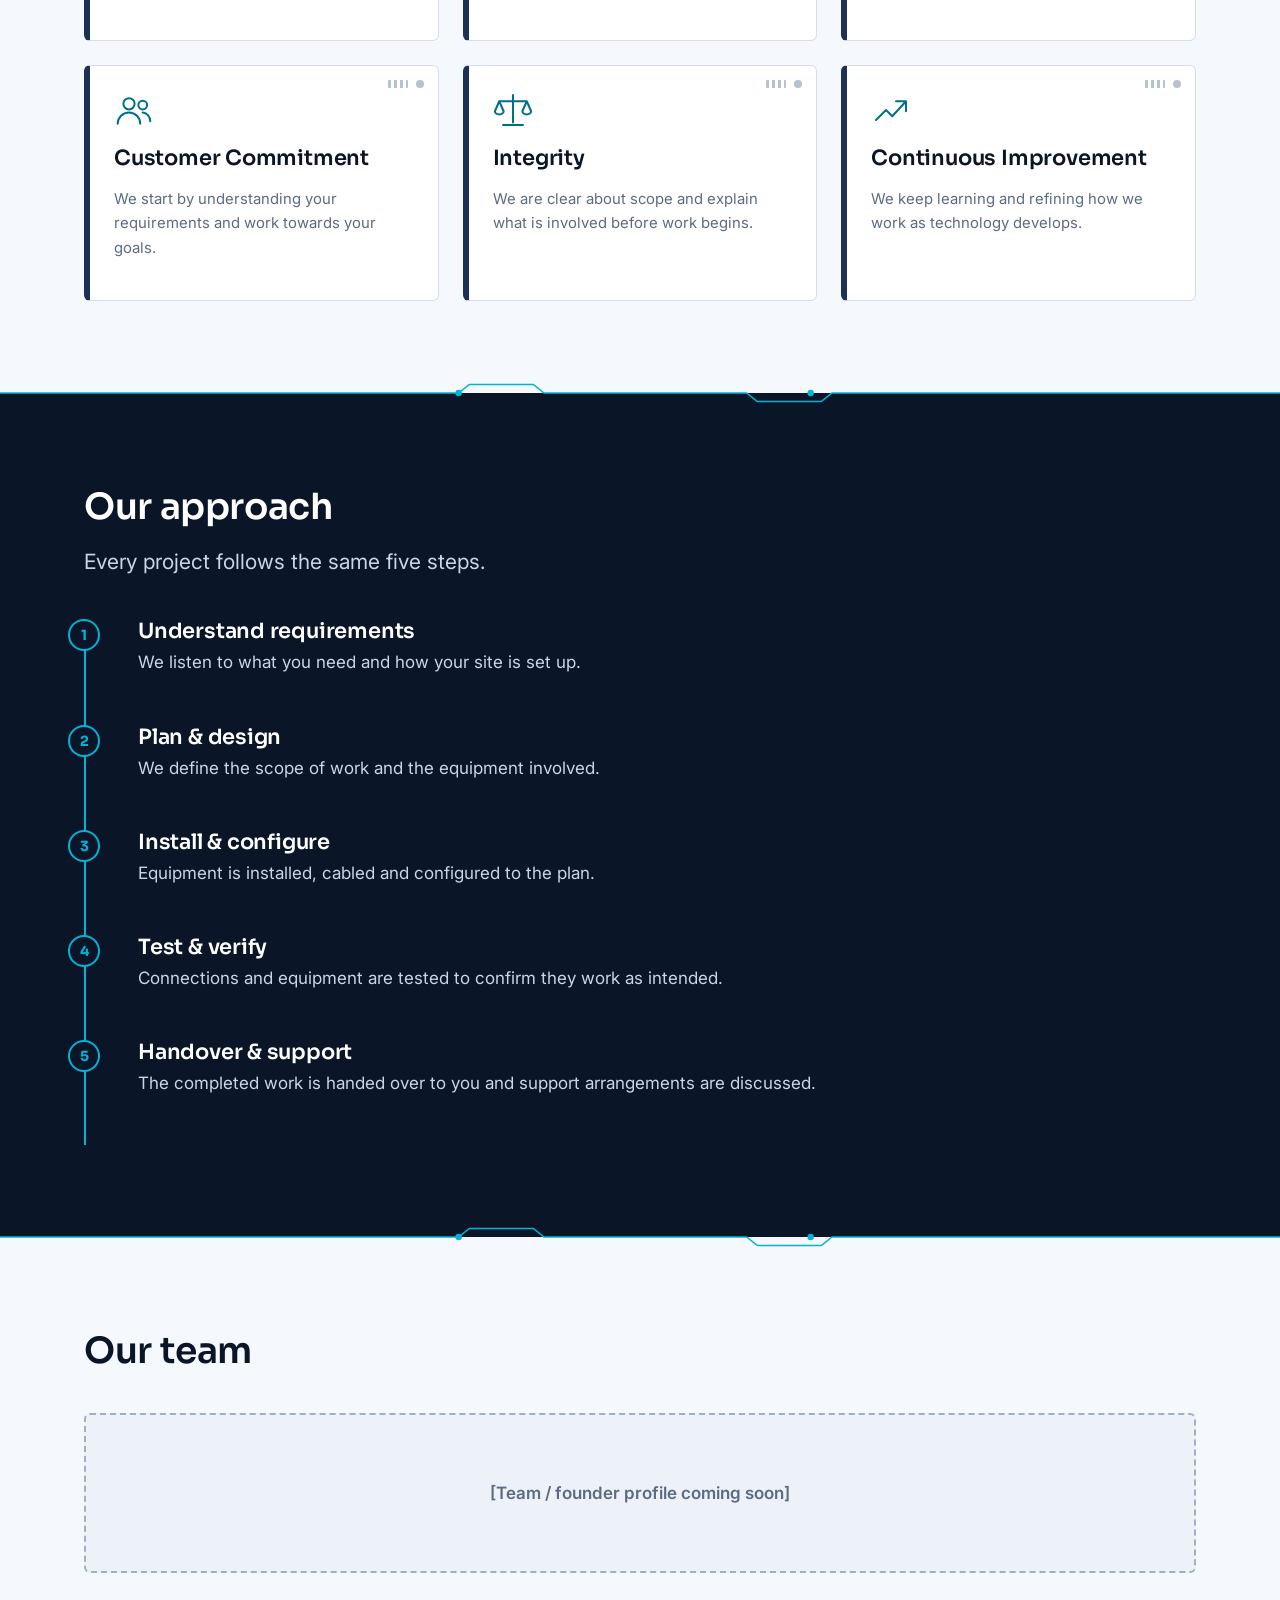
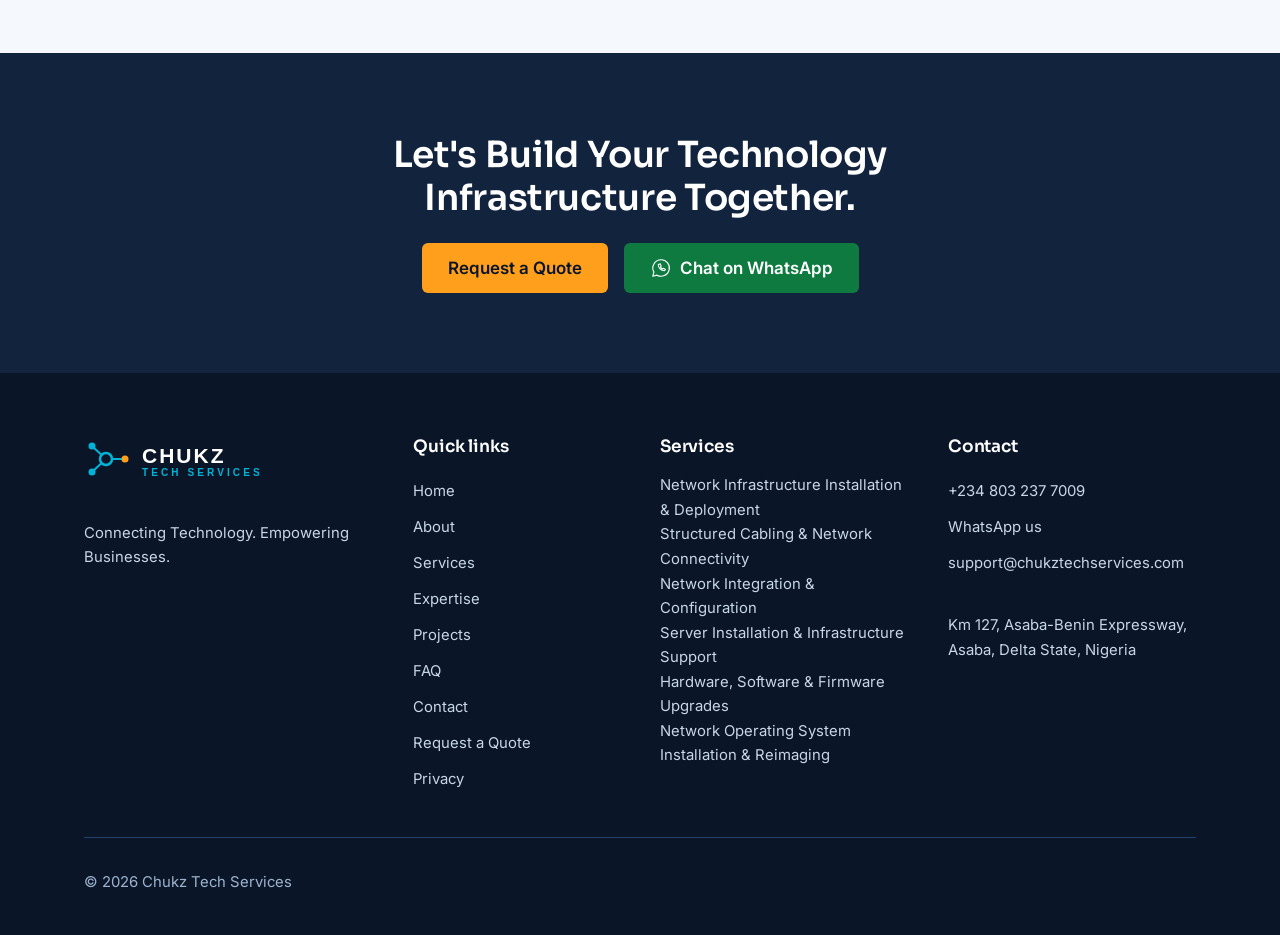
==== commit 9cb648ae: "Updated Address" ====
--- a/about.html
+++ b/about.html
@@ -100,7 +100,7 @@
 <li><a href="tel:+2348032377009">+234 803 237 7009</a></li>
 <li><a href="https://wa.me/2348032377009" rel="noopener">WhatsApp us</a></li>
 <li><a href="mailto:Info@chukstech.com">support@chukztechservices.com</a></li></ul>
-<p class="mt-4">Km 134, Asaba-Benin Expressway, Asaba, Delta State, Nigeria</p></div>
+<p class="mt-4">Km 127, Asaba-Benin Expressway, Asaba, Delta State, Nigeria</p></div>
 </div>
 <div class="footer-bottom">
 <p> </p>
